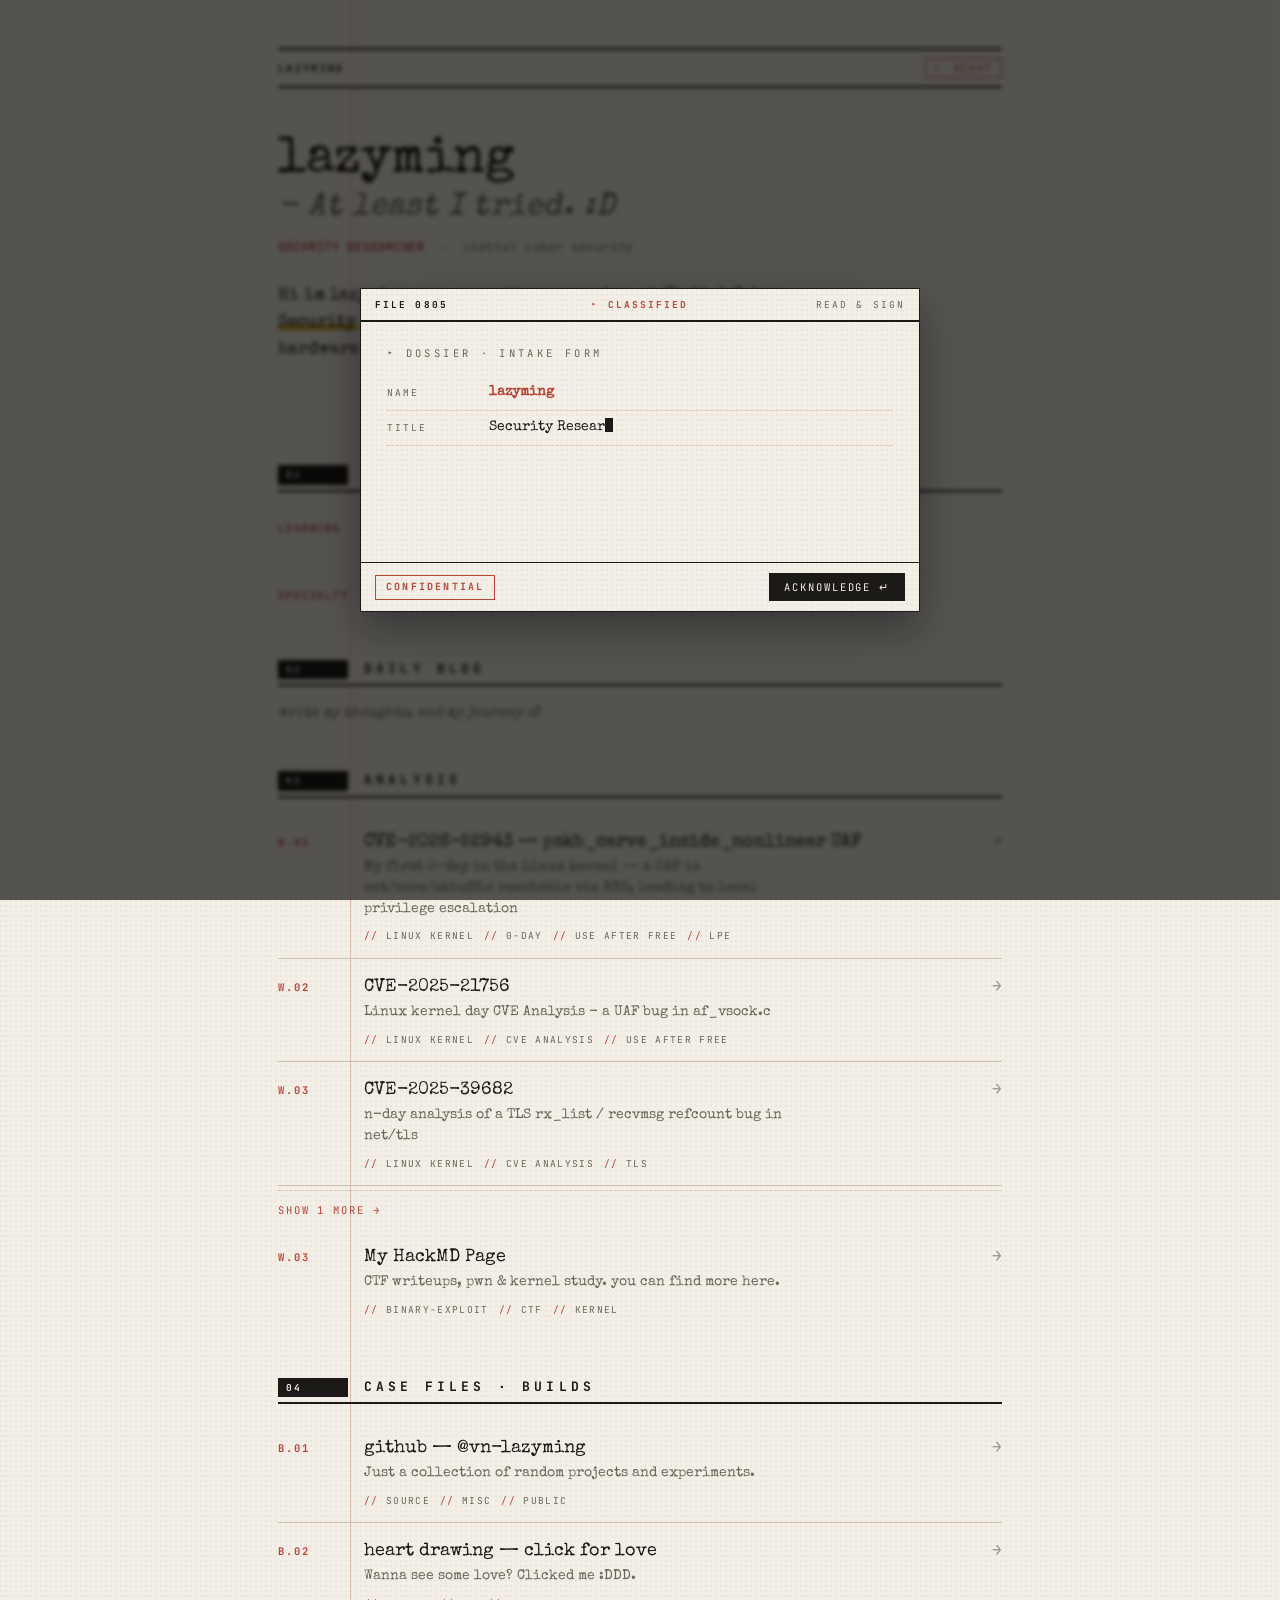
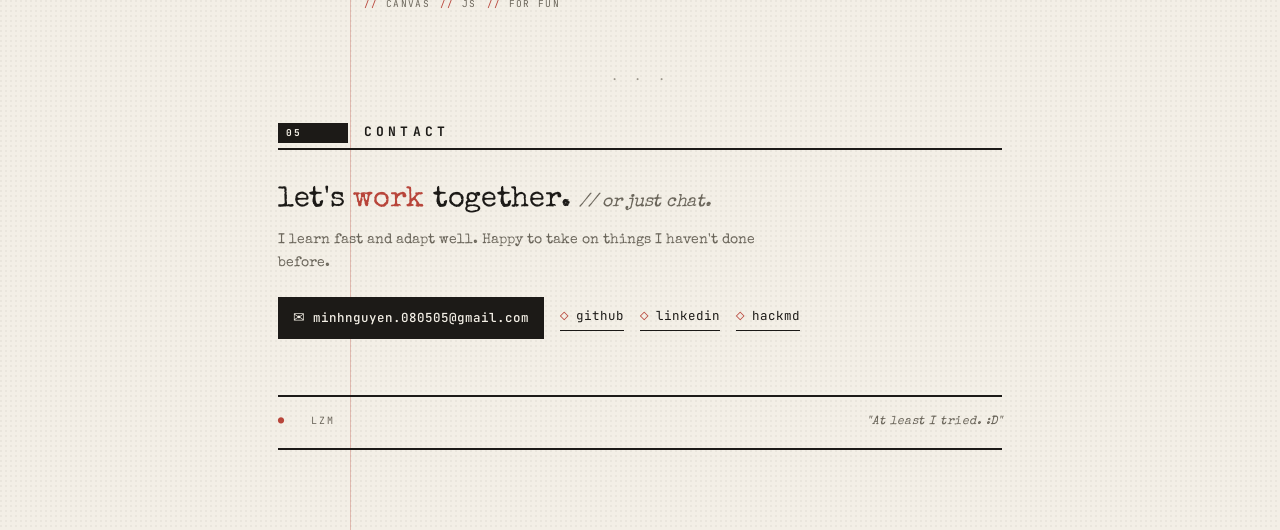
==== index.html @ 851f3ef0 "reduce details update new blog" ====
<!DOCTYPE html>
<html lang="en">
<head>
  <meta charset="UTF-8" />
  <meta name="viewport" content="width=device-width, initial-scale=1.0" />
  <title>lazyming · field dossier</title>
  <link rel="preconnect" href="https://fonts.googleapis.com" />
  <link rel="preconnect" href="https://fonts.gstatic.com" crossorigin />
  <link href="https://fonts.googleapis.com/css2?family=Special+Elite&family=JetBrains+Mono:wght@300;400;500;700&display=swap" rel="stylesheet" />
  <link rel="stylesheet" href="css/base.css" />
  <link rel="stylesheet" href="css/dossier.css" />
  <!-- Set theme before paint to avoid flash of wrong theme -->
  <script>
    try {
      if (sessionStorage.getItem('lm_theme') === 'night') {
        document.documentElement.setAttribute('data-theme', 'night');
      }
    } catch (e) {}
  </script>
</head>
<body>

<!-- ========================= Intro overlay (intake form) ========================= -->
<div id="intro" class="intro hidden" role="dialog" aria-label="dossier intake">
  <div class="intro-card">
    <div class="intro-strip">
      <span class="l">file 0805</span>
      <span class="c">▸ classified</span>
      <span class="r">read &amp; sign</span>
    </div>
    <div class="intro-body" id="introBody"></div>
    <div class="intro-foot">
      <span class="stamp">confidential</span>
      <button type="button" id="introClose">acknowledge ↵</button>
    </div>
  </div>
</div>

<div class="sheet">

  <div class="sheet-bg">
    <div class="wm">CONFIDENTIAL</div>
  </div>

  <!-- ============== Top strip ============== -->
  <div class="strip">
    <span class="l">lazyming</span>
    <span class="r">
      <button type="button" class="theme-toggle attract" data-theme-toggle aria-label="toggle theme"><span data-when-day>☾ night</span><span data-when-night>☀ day</span></button>
    </span>
  </div>

  <!-- ============== Hero ============== -->
  <section class="hero">
    <h1>
      lazyming
      <span class="alias">- At least I tried. :D</span>
    </h1>
    <div class="who">
      <b>SECURITY RESEARCHER</b> &nbsp;·&nbsp; viettel cyber security
    </div>

    <p class="lede">
      Hi im lazyming am a security researcher at  <span class="mark">Viettel Cyber Security</span> now focusing on  <span style="color:var(--ink);">linux kernel exploitation, hardware hacking, binary exploitation</span>
      <!-- <em>Make it exist, then perfect it.</em> -->
    </p>
  </section>

  <div class="orn">· · ·</div>

  <!-- ============== 01 NOW ============== -->
  <section>
    <div class="h-row">
      <span class="num">01</span>
      <h2 class="name">currently</h2>
    </div>

    <div class="log">
      <div class="ent">
        <span class="key">learning</span>
        <span class="val">
          KVM hypervisor
          <small>im just a new researcher in these areas</small>
        </span>
      </div>
      <div class="ent">
        <span class="key">specialty</span>
        <span class="val">
          linux kernel · hardware hacking · binary exploitation
        </span>
      </div>
    </div>
  </section>

  <!-- ============== 02 Daily Blog ============== -->
  <section>
    <div class="h-row">
      <span class="num">02</span>
      <h2 class="name">Daily Blog</h2>
    </div>
    <p style="font-size:14px; color:var(--ink-3); font-style:italic; max-width:54ch;">write my thoughts, and my journey :D</p>

    <!-- <a class="proj sec" href="https://hackmd.io/@mlc0cVjxSwqv0OoxsUYccw" target="_blank" rel="noopener noreferrer">
      <span class="id">R.01</span>
      <div>
        <h3>HackMD — writeups &amp; notes</h3>
        <p>CTF writeups, pwn &amp; kernel study. Currently in Vietnamese; English coming when I get to it.</p>
        <div class="tags"><span>binary-exploit</span><span>ctf</span><span>kernel</span></div>
      </div>
      <span class="arr">→</span>
    </a> -->
  </section>

  <!-- ============== 03 ANALYSIS ============== -->
  <section id="blog">
    <div class="h-row">
      <span class="num">03</span>
      <h2 class="name">Analysis</h2>
    </div>

    <div id="blogList"></div>
    <a class="proj sec" href="https://hackmd.io/@mlc0cVjxSwqv0OoxsUYccw" target="_blank" rel="noopener noreferrer">
      <span class="id">W.03</span>
      <div>
        <h3>My HackMD Page</h3>
        <p>CTF writeups, pwn &amp; kernel study. you can find more here.</p>
        <div class="tags"><span>binary-exploit</span><span>ctf</span><span>kernel</span></div>
      </div>
      <span class="arr">→</span>
    </a>
  </section>

  <!-- ============== 04 BUILDS ============== -->
  <section>
    <div class="h-row">
      <span class="num">04</span>
      <h2 class="name">case files · builds</h2>
    </div>

    <a class="proj" href="https://github.com/vn-lazyming" target="_blank" rel="noopener noreferrer">
      <span class="id">B.01</span>
      <div>
        <h3>github — @vn-lazyming</h3>
        <p>Just a collection of random projects and experiments.</p>
        <div class="tags"><span>source</span><span>misc</span><span>public</span></div>
      </div>
      <span class="arr">→</span>
    </a>

    <a class="proj" href="https://lazymingg.github.io/Beutiful_heart_drawing/" target="_blank" rel="noopener noreferrer">
      <span class="id">B.02</span>
      <div>
        <h3>heart drawing — click for love</h3>
        <p>Wanna see some love? Clicked me :DDD.</p>
        <div class="tags"><span>canvas</span><span>js</span><span>for fun</span></div>
      </div>
      <span class="arr">→</span>
    </a>
  </section>

  <div class="orn">· · ·</div>

  <!-- ============== 05 CONTACT ============== -->
  <section>
    <div class="h-row">
      <span class="num">05</span>
      <h2 class="name">contact</h2>
    </div>

    <div class="contact-wrap">
      <h2>let's <span class="red">work</span> together. <span class="dim">// or just chat.</span></h2>
      <p>I learn fast and adapt well. Happy to take on things I haven't done before.</p>
      <div class="actions">
        <a class="btn primary" href="mailto:minhnguyen.080505@gmail.com">
          <span class="sig">✉</span> minhnguyen.080505@gmail.com
        </a>
        <a class="btn" href="https://github.com/vn-lazyming" target="_blank" rel="noopener noreferrer">
          <span class="sig">◇</span> github
        </a>
        <a class="btn" href="https://www.linkedin.com/in/minh-nguy%E1%BB%85n-v%C4%83n-3a806635b/" target="_blank" rel="noopener noreferrer">
          <span class="sig">◇</span> linkedin
        </a>
        <a class="btn" href="https://hackmd.io/@mlc0cVjxSwqv0OoxsUYccw" target="_blank" rel="noopener noreferrer">
          <span class="sig">◇</span> hackmd
        </a>
      </div>
    </div>
  </section>

  <footer>
    <span><span class="red">●</span> &nbsp; lzm</span>
    <span class="ascii">"At least I tried. :D"</span>
  </footer>

</div>

<script src="js/theme.js"></script>
<script src="js/intro.js"></script>
<script src="js/blog-list.js"></script>
<script>
  Blog.renderPostList({
    manifest:   'blog/posts/manifest.json',
    listEl:     '#blogList',
    linkPrefix: 'blog/post.html?slug=',
    idPrefix:   'W',
    limit:      3
  });
</script>
</body>
</html>
---- css/base.css ----
/* ==========================================================================
   Reset
   ========================================================================== */
* { box-sizing: border-box; margin: 0; padding: 0; }
html { scroll-behavior: smooth; }
a { color: inherit; text-decoration: none; }

/* ==========================================================================
   Variables — Light (Day Dossier, default)
   ========================================================================== */
:root {
  --paper:     #f3efe6;
  --paper-2:   #ebe6d9;
  --ink:       #1c1a17;
  --ink-2:     #3d3a33;
  --ink-3:     #6b665b;
  --ink-4:     #9a958a;
  --rule:      #c9c2b1;
  --stamp:     #b8453a;
  --highlight: #d4a82c;

  /* paper background tint (rgba ingredient for body bg-image) */
  --grain-rgb: 28, 26, 23;
  --grain-opacity: 0.045;
  --rule-rgb: 184, 69, 58;
  --rule-opacity: 0.05;

  --typewriter: 'Special Elite', 'Courier New', monospace;
  --mono:       'JetBrains Mono', ui-monospace, Menlo, monospace;
}

/* ==========================================================================
   Variables — Night (phosphor terminal)
   ========================================================================== */
[data-theme="night"] {
  --paper:     #0a0e0c;
  --paper-2:   #11161a;
  --ink:       #c8e6c4;
  --ink-2:     #9bc59a;
  --ink-3:     #6a8a6f;
  --ink-4:     #455a4c;
  --rule:      #25342b;
  --stamp:     #ff7a52;
  --highlight: #f5c842;

  --grain-rgb: 200, 230, 196;
  --grain-opacity: 0.025;
  --rule-rgb: 255, 122, 82;
  --rule-opacity: 0.04;
}

/* ==========================================================================
   Body / Paper Background
   ========================================================================== */
body {
  background: var(--paper);
  color: var(--ink);
  font-family: var(--typewriter);
  font-size: 15px;
  line-height: 1.65;
  -webkit-font-smoothing: antialiased;
  min-height: 100vh;
  background-image:
    linear-gradient(to bottom, transparent 95%, rgba(var(--rule-rgb), var(--rule-opacity)) 95.5%, transparent 96%),
    radial-gradient(circle at 1px 1px, rgba(var(--grain-rgb), var(--grain-opacity)) 1px, transparent 0);
  background-size: 100% 30px, 5px 5px;
  transition: background-color 0.25s ease, color 0.25s ease;
}

/* CRT scanlines + phosphor glow vignette in night mode */
[data-theme="night"] body {
  background-image:
    repeating-linear-gradient(to bottom,
      transparent 0, transparent 2px,
      rgba(200, 230, 196, 0.025) 2px, rgba(200, 230, 196, 0.025) 3px),
    linear-gradient(to bottom, transparent 95%, rgba(var(--rule-rgb), var(--rule-opacity)) 95.5%, transparent 96%),
    radial-gradient(circle at 1px 1px, rgba(var(--grain-rgb), var(--grain-opacity)) 1px, transparent 0);
  background-size: 100% 3px, 100% 30px, 5px 5px;
}

::selection { background: var(--highlight); color: var(--paper); }

/* Utilities */
.muted { color: var(--ink-3); }
.red   { color: var(--stamp); }

/* Theme-aware text — show one of two spans based on current theme.
   Used by the theme toggle button and the "prefer dark/light?" hint. */
[data-when-night] { display: none; }
[data-theme="night"] [data-when-day]   { display: none; }
[data-theme="night"] [data-when-night] { display: inline; }
---- css/dossier.css ----
/* ==========================================================================
   Sheet (page wrapper) + watermark
   ========================================================================== */
.sheet {
  max-width: 780px;
  margin: 0 auto;
  padding: 48px 28px 80px;
  position: relative;
}

.sheet-bg {
  position: absolute;
  inset: 0;
  overflow: hidden;
  pointer-events: none;
  z-index: 0;
}

.sheet::before {
  content: "";
  position: absolute;
  top: 0; bottom: 0;
  left: 100px;
  width: 1px;
  background: var(--stamp);
  opacity: 0.3;
  z-index: 0;
}

.wm {
  position: absolute;
  left: 50%; top: 50%;
  transform: translate(-50%, -50%) rotate(-22deg);
  font-family: var(--mono);
  font-size: clamp(80px, 16vw, 140px);
  color: var(--stamp);
  opacity: 0.04;
  font-weight: 700;
  letter-spacing: 0.18em;
  pointer-events: none;
  user-select: none;
  z-index: 0;
  white-space: nowrap;
}

.sheet > * { position: relative; z-index: 1; }

@media (max-width: 640px) {
  .sheet { padding: 28px 16px 60px; }
  .sheet::before { display: none; }
}

/* ==========================================================================
   Top Strip
   ========================================================================== */
.strip {
  display: flex;
  justify-content: space-between;
  align-items: baseline;
  gap: 16px;
  font-family: var(--mono);
  font-size: 10.5px;
  letter-spacing: 0.22em;
  text-transform: uppercase;
  color: var(--ink-3);
  border-top: 2px solid var(--ink);
  border-bottom: 2px solid var(--ink);
  padding: 8px 0;
  margin-bottom: 22px;
}

.strip .l { font-weight: 700; color: var(--ink); }
.strip .r { display: flex; justify-content: flex-end; align-items: center; gap: 10px; }

/* Theme toggle button (lives in .strip .r) */
.theme-toggle {
  font-family: var(--mono);
  font-size: 10.5px;
  letter-spacing: 0.18em;
  text-transform: uppercase;
  color: var(--ink-3);
  background: transparent;
  border: 1px solid var(--rule);
  padding: 2px 8px;
  cursor: pointer;
  transition: color 0.15s, border-color 0.15s;
}

.theme-toggle:hover { color: var(--stamp); border-color: var(--stamp); }

/* Attract state — always-on pulse to draw attention to the toggle */
.theme-toggle.attract {
  color: var(--stamp);
  border-color: var(--stamp);
  animation: pulse-stamp 1.6s ease-in-out infinite;
}

@keyframes pulse-stamp {
  0%, 100% { box-shadow: 0 0 0 0 rgba(var(--rule-rgb), 0.55); }
  50%      { box-shadow: 0 0 0 6px rgba(var(--rule-rgb), 0); }
}

@media (max-width: 540px) {
  .strip { letter-spacing: 0.12em; font-size: 9.5px; gap: 8px; }
}

/* ==========================================================================
   Hero
   ========================================================================== */
.hero {
  margin-bottom: 48px;
  position: relative;
  padding-top: 24px;
}

.hero h1 {
  font-family: var(--typewriter);
  font-weight: 400;
  font-size: clamp(2.2rem, 6vw, 3.2rem);
  line-height: 1.05;
  letter-spacing: -0.005em;
  margin-bottom: 14px;
}

.hero h1 .sig {
  color: var(--stamp);
  font-family: var(--mono);
  font-size: 0.5em;
  font-weight: 400;
  letter-spacing: 0.04em;
  vertical-align: 0.45em;
  margin-left: 6px;
  opacity: 0.85;
}

.hero h1 .alias {
  display: block;
  font-size: 0.6em;
  color: var(--ink-3);
  font-style: italic;
  margin-top: 4px;
  letter-spacing: 0.02em;
}

.hero .who {
  font-family: var(--mono);
  font-size: 12px;
  color: var(--ink-3);
  margin-bottom: 24px;
  letter-spacing: 0.06em;
}

.hero .who b { color: var(--stamp); font-weight: 700; }

/* lede */
.lede {
  font-size: 17px;
  line-height: 1.6;
  color: var(--ink);
  max-width: 56ch;
  margin-bottom: 22px;
}

.lede .mark {
  background: linear-gradient(transparent 60%, var(--highlight) 60%, var(--highlight) 92%, transparent 92%);
  padding: 0 2px;
}

.lede em { font-style: italic; color: var(--ink-2); }

/* ==========================================================================
   Sections (h-row)
   ========================================================================== */
section { margin-bottom: 44px; position: relative; }

.h-row {
  display: grid;
  grid-template-columns: 70px 1fr auto;
  gap: 16px;
  align-items: baseline;
  border-bottom: 2px solid var(--ink);
  padding-bottom: 5px;
  margin-bottom: 16px;
}

.h-row .num {
  font-family: var(--mono);
  font-size: 9.5px;
  color: var(--paper);
  background: var(--ink);
  letter-spacing: 0.18em;
  font-weight: 700;
  padding: 2px 8px;
}

.h-row .name {
  font-family: var(--mono);
  font-size: 13px;
  color: var(--ink);
  text-transform: uppercase;
  letter-spacing: 0.32em;
  font-weight: 700;
}

.h-row .meta {
  font-family: var(--mono);
  font-size: 10.5px;
  color: var(--ink-3);
  letter-spacing: 0.16em;
  text-transform: uppercase;
}

/* ==========================================================================
   Now (log entries)
   ========================================================================== */
.log { display: grid; gap: 4px; font-size: 14px; }

.log .ent {
  display: grid;
  grid-template-columns: 100px 1fr;
  gap: 18px;
  padding: 8px 0;
  border-bottom: 1px dotted var(--rule);
}

.log .ent:last-child { border-bottom: none; }

.log .ent .key {
  font-family: var(--mono);
  color: var(--stamp);
  font-size: 10.5px;
  text-transform: uppercase;
  letter-spacing: 0.18em;
  padding-top: 4px;
  font-weight: 700;
}

.log .ent .val { color: var(--ink); }
.log .ent .val b { font-weight: 700; }

.log .ent .val small {
  display: block;
  font-size: 12.5px;
  color: var(--ink-3);
  margin-top: 2px;
  font-style: italic;
}

/* ==========================================================================
   Project Rows (research, builds, blog)
   ========================================================================== */
.proj {
  display: grid;
  grid-template-columns: 70px 1fr auto;
  gap: 16px;
  align-items: baseline;
  padding: 14px 0;
  border-bottom: 1px solid var(--rule);
  color: var(--ink);
  transition: padding-left 0.3s cubic-bezier(.2,.7,.2,1), background 0.2s;
  position: relative;
}

.proj:last-child { border-bottom: none; }

.proj::before {
  content: "";
  position: absolute;
  left: 0; top: 50%;
  width: 0; height: 2px;
  background: var(--stamp);
  transform: translateY(-50%);
  transition: width 0.3s cubic-bezier(.2,.7,.2,1);
}

.proj:hover {
  padding-left: 18px;
  background: linear-gradient(to right, var(--paper-2), transparent 70%);
}

.proj:hover::before { width: 12px; }

.proj .id {
  font-family: var(--mono);
  font-size: 10.5px;
  color: var(--stamp);
  letter-spacing: 0.18em;
  font-weight: 700;
  padding-top: 4px;
}

.proj h3 {
  font-family: var(--typewriter);
  font-size: 18px;
  font-weight: 400;
  line-height: 1.2;
  margin-bottom: 4px;
}

.proj:hover h3 { color: var(--stamp); }

.proj p {
  font-size: 13.5px;
  color: var(--ink-3);
  line-height: 1.55;
  max-width: 50ch;
}

.proj .tags {
  margin-top: 8px;
  display: flex;
  gap: 10px;
  flex-wrap: wrap;
  font-family: var(--mono);
  font-size: 9.5px;
  color: var(--ink-3);
  letter-spacing: 0.14em;
  text-transform: uppercase;
}

.proj .tags span::before { content: "// "; color: var(--stamp); }

.proj .arr {
  font-family: var(--mono);
  font-size: 16px;
  color: var(--ink-4);
  transition: transform 0.25s, color 0.2s;
}

.proj:hover .arr { color: var(--stamp); transform: translateX(6px); }

.proj .kind {
  position: absolute;
  top: 14px;
  right: 36px;
  font-family: var(--mono);
  font-size: 9px;
  letter-spacing: 0.22em;
  text-transform: uppercase;
  color: var(--ink-4);
  border: 1px solid var(--rule);
  padding: 2px 6px;
}

.proj.sec .kind { color: var(--stamp); border-color: var(--stamp); }

@media (max-width: 540px) {
  .proj .kind { display: none; }
}

/* ==========================================================================
   "Show more" toggle (expands remaining entries in place)
   ========================================================================== */
.show-more {
  display: block;
  width: 100%;
  margin-top: 4px;
  padding: 12px 0;
  font-family: var(--mono);
  font-size: 10.5px;
  letter-spacing: 0.18em;
  text-transform: uppercase;
  color: var(--stamp);
  background: transparent;
  border: none;
  border-top: 1px dotted var(--rule);
  text-align: left;
  cursor: pointer;
}

.show-more:hover { color: var(--ink); }

/* ==========================================================================
   Contact
   ========================================================================== */
.contact-wrap { padding: 18px 0 8px; }

.contact-wrap h2 {
  font-family: var(--typewriter);
  font-size: 1.8rem;
  font-weight: 400;
  letter-spacing: -0.01em;
  margin-bottom: 12px;
  line-height: 1.15;
}

.contact-wrap h2 .dim {
  color: var(--ink-3);
  font-style: italic;
  font-size: 1.1rem;
}

.contact-wrap p {
  color: var(--ink-3);
  font-size: 14px;
  max-width: 54ch;
  margin-bottom: 22px;
}

.actions { display: flex; gap: 16px; flex-wrap: wrap; align-items: center; }

.btn {
  display: inline-flex;
  align-items: center;
  gap: 8px;
  font-family: var(--mono);
  font-size: 12.5px;
  color: var(--ink);
  border-bottom: 1.5px solid var(--ink);
  padding-bottom: 2px;
  transition: color 0.15s, border-color 0.2s, transform 0.2s;
}

.btn .sig { color: var(--stamp); font-size: 14px; }
.btn:hover { color: var(--stamp); border-color: var(--stamp); transform: translateY(-1px); }

.btn.primary {
  background: var(--ink);
  color: var(--paper);
  border: 1.5px solid var(--ink);
  padding: 8px 14px;
  font-weight: 500;
}

.btn.primary:hover {
  background: var(--stamp);
  border-color: var(--stamp);
  color: var(--paper);
}

.btn.primary .sig { color: var(--paper); }

/* ==========================================================================
   Footer
   ========================================================================== */
footer {
  margin-top: 48px;
  padding: 16px 0;
  border-top: 2px solid var(--ink);
  border-bottom: 2px solid var(--ink);
  display: flex;
  justify-content: space-between;
  font-family: var(--mono);
  font-size: 10px;
  color: var(--ink-3);
  letter-spacing: 0.22em;
  text-transform: uppercase;
}

footer .ascii {
  color: var(--ink-3);
  letter-spacing: 0.04em;
  text-transform: none;
  font-family: var(--typewriter);
  font-size: 12px;
  font-style: italic;
}

@media (max-width: 540px) {
  footer { flex-direction: column; gap: 6px; letter-spacing: 0.14em; }
}

/* ==========================================================================
   Intro Overlay (typewriter intake form)
   ========================================================================== */
.intro {
  position: fixed;
  inset: 0;
  /* Universally dark backdrop — works on both paper and phosphor backgrounds */
  background: rgba(0, 0, 0, 0.65);
  backdrop-filter: blur(2px);
  z-index: 200;
  display: flex;
  align-items: center;
  justify-content: center;
  padding: 24px;
}

.intro.hidden { display: none; }

.intro-card {
  background: var(--paper);
  border: 1.5px solid var(--ink);
  max-width: 560px;
  width: 100%;
  box-shadow: 0 18px 40px rgba(0, 0, 0, 0.35);
  background-image:
    linear-gradient(to bottom, transparent 95%, rgba(var(--rule-rgb), var(--rule-opacity)) 95.5%, transparent 96%),
    radial-gradient(circle at 1px 1px, rgba(var(--grain-rgb), var(--grain-opacity)) 1px, transparent 0);
  background-size: 100% 30px, 5px 5px;
}

.intro-strip {
  display: grid;
  grid-template-columns: 1fr auto 1fr;
  gap: 12px;
  align-items: baseline;
  font-family: var(--mono);
  font-size: 9.5px;
  letter-spacing: 0.22em;
  text-transform: uppercase;
  color: var(--ink-3);
  border-bottom: 2px solid var(--ink);
  padding: 8px 14px;
}

.intro-strip .l { font-weight: 700; color: var(--ink); }
.intro-strip .c { color: var(--stamp); font-weight: 700; text-align: center; }
.intro-strip .r { text-align: right; }

.intro-body {
  padding: 22px 26px 18px;
  font-family: var(--typewriter);
  font-size: 14px;
  line-height: 1.85;
  color: var(--ink);
  min-height: 240px;
}

.intro-body .field {
  display: grid;
  grid-template-columns: 90px 1fr;
  gap: 12px;
  padding: 4px 0;
  border-bottom: 1px dotted var(--rule);
}

.intro-body .field .k {
  font-family: var(--mono);
  font-size: 9.5px;
  letter-spacing: 0.2em;
  text-transform: uppercase;
  color: var(--ink-3);
  padding-top: 4px;
}

.intro-body .field .v { color: var(--ink); }
.intro-body .field .v b { color: var(--stamp); font-weight: 700; }

.intro-body .head {
  font-family: var(--mono);
  font-size: 10.5px;
  letter-spacing: 0.32em;
  text-transform: uppercase;
  color: var(--ink-3);
  margin-bottom: 12px;
}

.intro-body .cur {
  display: inline-block;
  width: 0.55em;
  height: 1em;
  background: var(--ink);
  vertical-align: -0.15em;
  animation: cursor-blink 1.05s steps(1) infinite;
}

@keyframes cursor-blink { 50% { opacity: 0; } }

.intro-foot {
  border-top: 1.5px solid var(--ink);
  padding: 10px 14px;
  display: flex;
  justify-content: space-between;
  align-items: center;
  font-family: var(--mono);
  font-size: 10px;
  letter-spacing: 0.18em;
  text-transform: uppercase;
  color: var(--ink-3);
}

.intro-foot .stamp {
  color: var(--stamp);
  border: 1.5px double var(--stamp);
  padding: 3px 10px;
  font-weight: 700;
  letter-spacing: 0.22em;
}

.intro-foot button {
  font-family: var(--mono);
  font-size: 10.5px;
  letter-spacing: 0.18em;
  text-transform: uppercase;
  background: var(--ink);
  color: var(--paper);
  border: 1.5px solid var(--ink);
  padding: 6px 14px;
  cursor: pointer;
  transition: background 0.15s, color 0.15s;
}

.intro-foot button:hover {
  background: var(--stamp);
  border-color: var(--stamp);
}

/* ==========================================================================
   Ornament
   ========================================================================== */
.orn {
  text-align: center;
  color: var(--ink-4);
  font-family: var(--mono);
  font-size: 12px;
  letter-spacing: 0.4em;
  margin: 32px 0;
  user-select: none;
}
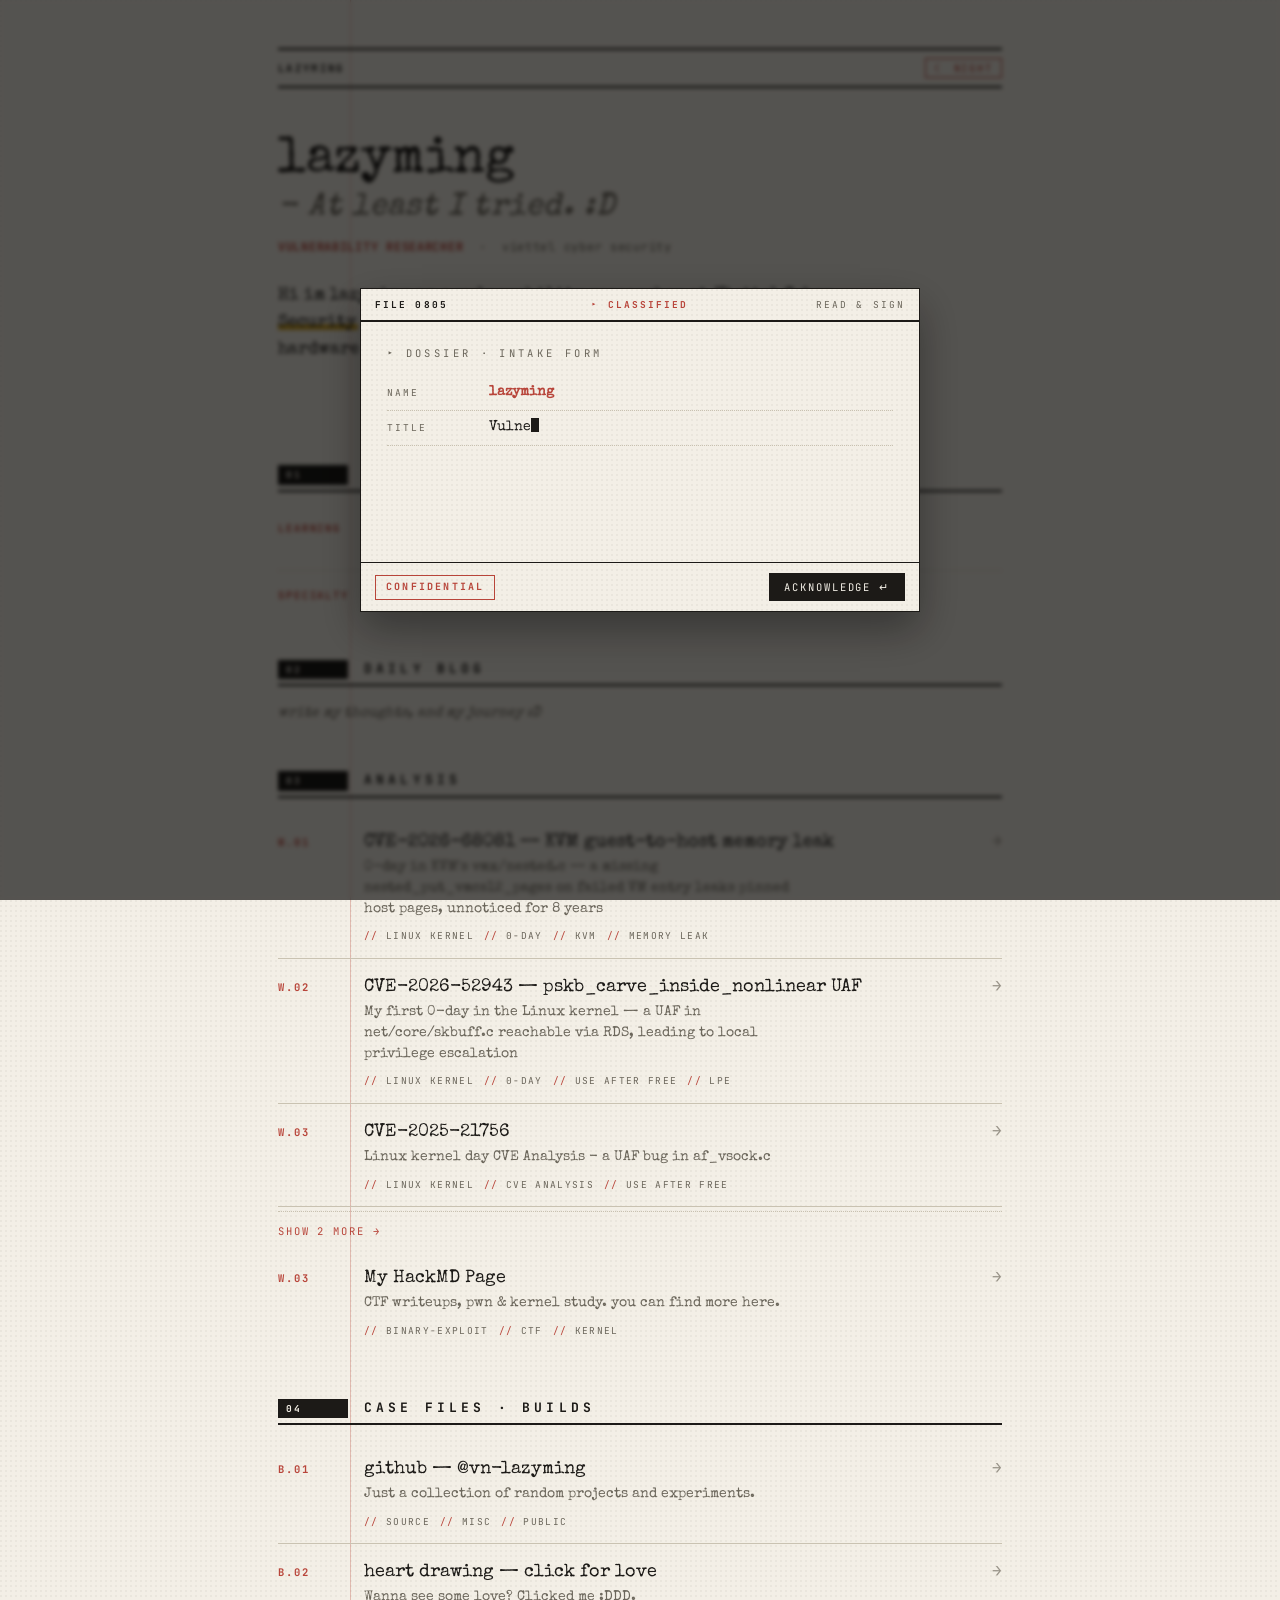
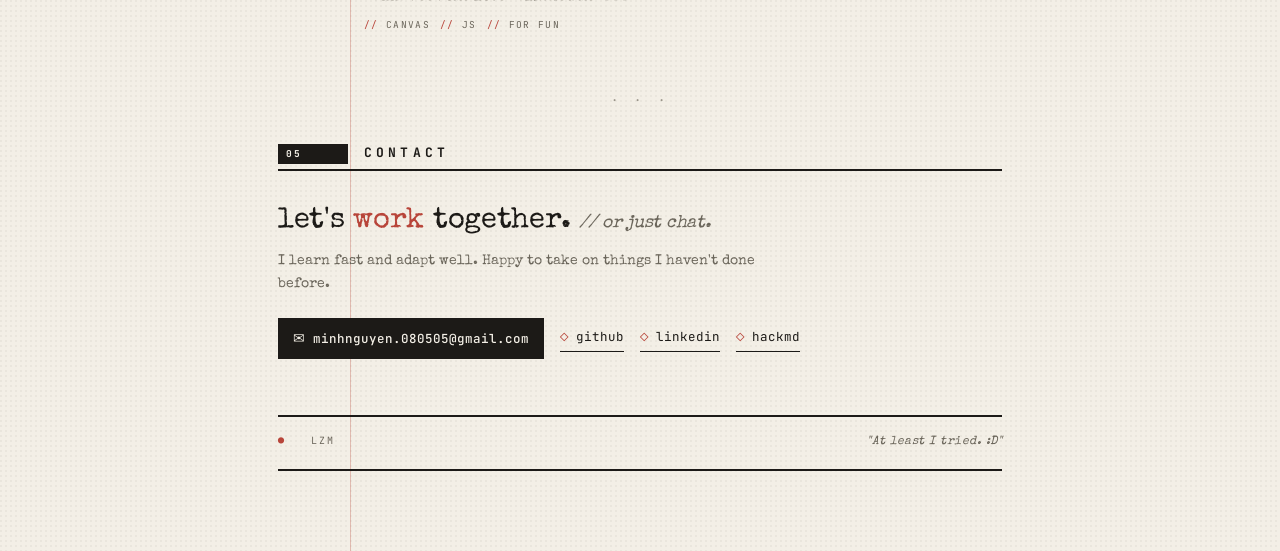
==== commit 25ff5ac6: "add CVE-2026-68081 KVM post, localize hackmd images, retitle to vulnerability researcher Co-Authored" ====
--- a/index.html
+++ b/index.html
@@ -57,11 +57,11 @@
       <span class="alias">- At least I tried. :D</span>
     </h1>
     <div class="who">
-      <b>SECURITY RESEARCHER</b> &nbsp;·&nbsp; viettel cyber security
+      <b>VULNERABILITY RESEARCHER</b> &nbsp;·&nbsp; viettel cyber security
     </div>
 
     <p class="lede">
-      Hi im lazyming am a security researcher at  <span class="mark">Viettel Cyber Security</span> now focusing on  <span style="color:var(--ink);">linux kernel exploitation, hardware hacking, binary exploitation</span>
+      Hi im lazyming am a vulnerability researcher at  <span class="mark">Viettel Cyber Security</span> now focusing on  <span style="color:var(--ink);">linux kernel exploitation, hardware hacking, binary exploitation</span>
       <!-- <em>Make it exist, then perfect it.</em> -->
     </p>
   </section>
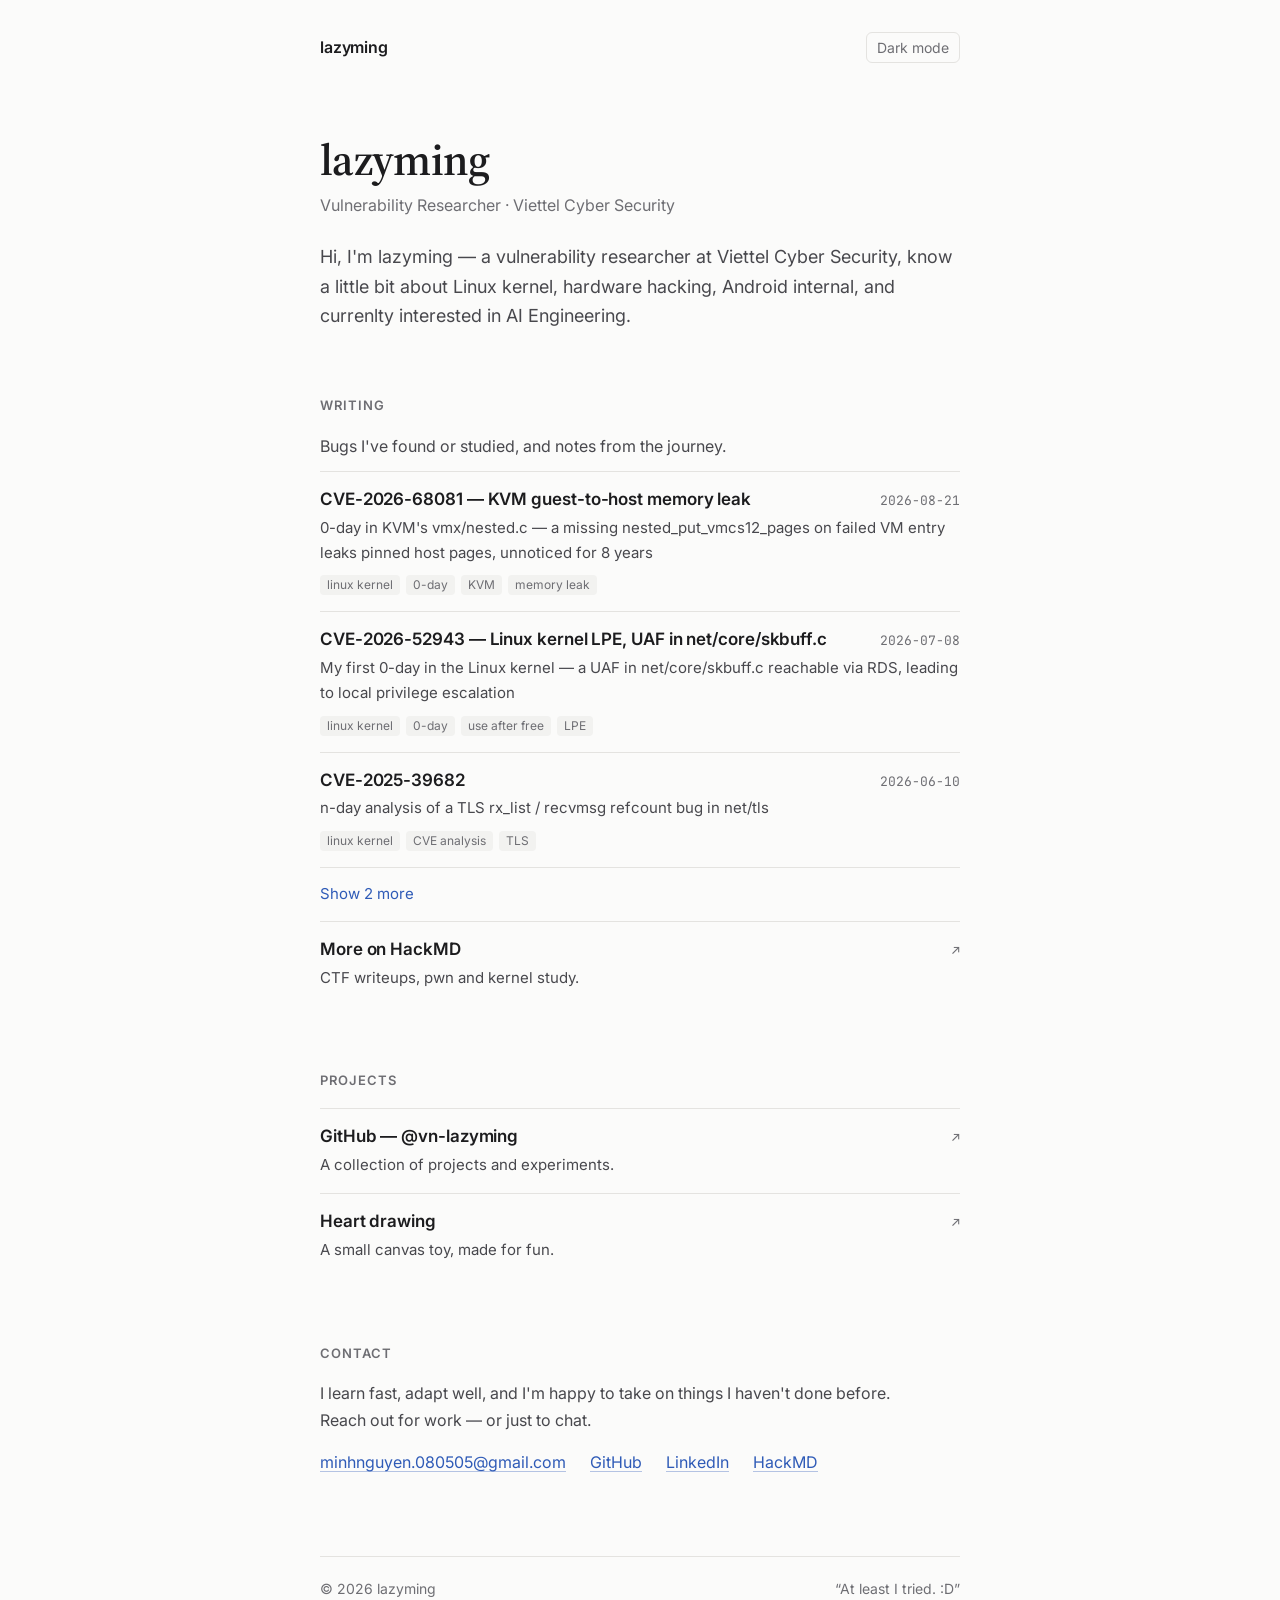
==== commit bbcd0e6b: "redesign: simple editorial layout, readable type Replace the dossier/typewriter theme with Inter + S" ====
--- a/index.html
+++ b/index.html
@@ -3,12 +3,13 @@
 <head>
   <meta charset="UTF-8" />
   <meta name="viewport" content="width=device-width, initial-scale=1.0" />
-  <title>lazyming · field dossier</title>
+  <title>lazyming · vulnerability researcher</title>
+  <meta name="description" content="lazyming — vulnerability researcher at Viettel Cyber Security. Linux kernel, hardware hacking, binary exploitation." />
+  <link rel="icon" href="data:," />
   <link rel="preconnect" href="https://fonts.googleapis.com" />
   <link rel="preconnect" href="https://fonts.gstatic.com" crossorigin />
-  <link href="https://fonts.googleapis.com/css2?family=Special+Elite&family=JetBrains+Mono:wght@300;400;500;700&display=swap" rel="stylesheet" />
+  <link href="https://fonts.googleapis.com/css2?family=Inter:ital,wght@0,400;0,600;1,400;1,600&family=Source+Serif+4:opsz,wght@8..60,600&family=JetBrains+Mono:wght@400&display=swap" rel="stylesheet" />
   <link rel="stylesheet" href="css/base.css" />
-  <link rel="stylesheet" href="css/dossier.css" />
   <!-- Set theme before paint to avoid flash of wrong theme -->
   <script>
     try {
@@ -20,189 +21,71 @@
 </head>
 <body>
 
-<!-- ========================= Intro overlay (intake form) ========================= -->
-<div id="intro" class="intro hidden" role="dialog" aria-label="dossier intake">
-  <div class="intro-card">
-    <div class="intro-strip">
-      <span class="l">file 0805</span>
-      <span class="c">▸ classified</span>
-      <span class="r">read &amp; sign</span>
-    </div>
-    <div class="intro-body" id="introBody"></div>
-    <div class="intro-foot">
-      <span class="stamp">confidential</span>
-      <button type="button" id="introClose">acknowledge ↵</button>
-    </div>
-  </div>
-</div>
+<div class="page">
 
-<div class="sheet">
+  <header class="top">
+    <a class="brand" href="./">lazyming</a>
+    <button type="button" class="theme-toggle" data-theme-toggle><span data-when-day>Dark mode</span><span data-when-night>Light mode</span></button>
+  </header>
 
-  <div class="sheet-bg">
-    <div class="wm">CONFIDENTIAL</div>
-  </div>
+  <main>
+    <section class="hero">
+      <h1>lazyming</h1>
+      <p class="role">Vulnerability Researcher · Viettel Cyber Security</p>
+      <p class="lede">
+        Hi, I'm lazyming — a vulnerability researcher at Viettel Cyber Security,
+        know a little bit about Linux kernel, hardware hacking, Android internal, and currenlty interested in AI Engineering.
+      </p>
+    </section>
 
-  <!-- ============== Top strip ============== -->
-  <div class="strip">
-    <span class="l">lazyming</span>
-    <span class="r">
-      <button type="button" class="theme-toggle attract" data-theme-toggle aria-label="toggle theme"><span data-when-day>☾ night</span><span data-when-night>☀ day</span></button>
-    </span>
-  </div>
+    <section id="writing">
+      <h2>Writing</h2>
+      <p class="section-note">Bugs I've found or studied, and notes from the journey.</p>
+      <div id="blogList"></div>
+      <a class="item" href="https://hackmd.io/@mlc0cVjxSwqv0OoxsUYccw" target="_blank" rel="noopener noreferrer">
+        <div class="item-head"><h3>More on HackMD</h3><span class="ext" aria-hidden="true">↗</span></div>
+        <p>CTF writeups, pwn and kernel study.</p>
+      </a>
+    </section>
 
-  <!-- ============== Hero ============== -->
-  <section class="hero">
-    <h1>
-      lazyming
-      <span class="alias">- At least I tried. :D</span>
-    </h1>
-    <div class="who">
-      <b>VULNERABILITY RESEARCHER</b> &nbsp;·&nbsp; viettel cyber security
-    </div>
+    <section id="projects">
+      <h2>Projects</h2>
+      <a class="item" href="https://github.com/vn-lazyming" target="_blank" rel="noopener noreferrer">
+        <div class="item-head"><h3>GitHub — @vn-lazyming</h3><span class="ext" aria-hidden="true">↗</span></div>
+        <p>A collection of projects and experiments.</p>
+      </a>
+      <a class="item" href="https://lazymingg.github.io/Beutiful_heart_drawing/" target="_blank" rel="noopener noreferrer">
+        <div class="item-head"><h3>Heart drawing</h3><span class="ext" aria-hidden="true">↗</span></div>
+        <p>A small canvas toy, made for fun.</p>
+      </a>
+    </section>
 
-    <p class="lede">
-      Hi im lazyming am a vulnerability researcher at  <span class="mark">Viettel Cyber Security</span> now focusing on  <span style="color:var(--ink);">linux kernel exploitation, hardware hacking, binary exploitation</span>
-      <!-- <em>Make it exist, then perfect it.</em> -->
-    </p>
-  </section>
-
-  <div class="orn">· · ·</div>
-
-  <!-- ============== 01 NOW ============== -->
-  <section>
-    <div class="h-row">
-      <span class="num">01</span>
-      <h2 class="name">currently</h2>
-    </div>
-
-    <div class="log">
-      <div class="ent">
-        <span class="key">learning</span>
-        <span class="val">
-          KVM hypervisor
-          <small>im just a new researcher in these areas</small>
-        </span>
-      </div>
-      <div class="ent">
-        <span class="key">specialty</span>
-        <span class="val">
-          linux kernel · hardware hacking · binary exploitation
-        </span>
-      </div>
-    </div>
-  </section>
-
-  <!-- ============== 02 Daily Blog ============== -->
-  <section>
-    <div class="h-row">
-      <span class="num">02</span>
-      <h2 class="name">Daily Blog</h2>
-    </div>
-    <p style="font-size:14px; color:var(--ink-3); font-style:italic; max-width:54ch;">write my thoughts, and my journey :D</p>
-
-    <!-- <a class="proj sec" href="https://hackmd.io/@mlc0cVjxSwqv0OoxsUYccw" target="_blank" rel="noopener noreferrer">
-      <span class="id">R.01</span>
-      <div>
-        <h3>HackMD — writeups &amp; notes</h3>
-        <p>CTF writeups, pwn &amp; kernel study. Currently in Vietnamese; English coming when I get to it.</p>
-        <div class="tags"><span>binary-exploit</span><span>ctf</span><span>kernel</span></div>
-      </div>
-      <span class="arr">→</span>
-    </a> -->
-  </section>
-
-  <!-- ============== 03 ANALYSIS ============== -->
-  <section id="blog">
-    <div class="h-row">
-      <span class="num">03</span>
-      <h2 class="name">Analysis</h2>
-    </div>
-
-    <div id="blogList"></div>
-    <a class="proj sec" href="https://hackmd.io/@mlc0cVjxSwqv0OoxsUYccw" target="_blank" rel="noopener noreferrer">
-      <span class="id">W.03</span>
-      <div>
-        <h3>My HackMD Page</h3>
-        <p>CTF writeups, pwn &amp; kernel study. you can find more here.</p>
-        <div class="tags"><span>binary-exploit</span><span>ctf</span><span>kernel</span></div>
-      </div>
-      <span class="arr">→</span>
-    </a>
-  </section>
-
-  <!-- ============== 04 BUILDS ============== -->
-  <section>
-    <div class="h-row">
-      <span class="num">04</span>
-      <h2 class="name">case files · builds</h2>
-    </div>
-
-    <a class="proj" href="https://github.com/vn-lazyming" target="_blank" rel="noopener noreferrer">
-      <span class="id">B.01</span>
-      <div>
-        <h3>github — @vn-lazyming</h3>
-        <p>Just a collection of random projects and experiments.</p>
-        <div class="tags"><span>source</span><span>misc</span><span>public</span></div>
-      </div>
-      <span class="arr">→</span>
-    </a>
-
-    <a class="proj" href="https://lazymingg.github.io/Beutiful_heart_drawing/" target="_blank" rel="noopener noreferrer">
-      <span class="id">B.02</span>
-      <div>
-        <h3>heart drawing — click for love</h3>
-        <p>Wanna see some love? Clicked me :DDD.</p>
-        <div class="tags"><span>canvas</span><span>js</span><span>for fun</span></div>
-      </div>
-      <span class="arr">→</span>
-    </a>
-  </section>
-
-  <div class="orn">· · ·</div>
-
-  <!-- ============== 05 CONTACT ============== -->
-  <section>
-    <div class="h-row">
-      <span class="num">05</span>
-      <h2 class="name">contact</h2>
-    </div>
-
-    <div class="contact-wrap">
-      <h2>let's <span class="red">work</span> together. <span class="dim">// or just chat.</span></h2>
-      <p>I learn fast and adapt well. Happy to take on things I haven't done before.</p>
-      <div class="actions">
-        <a class="btn primary" href="mailto:minhnguyen.080505@gmail.com">
-          <span class="sig">✉</span> minhnguyen.080505@gmail.com
-        </a>
-        <a class="btn" href="https://github.com/vn-lazyming" target="_blank" rel="noopener noreferrer">
-          <span class="sig">◇</span> github
-        </a>
-        <a class="btn" href="https://www.linkedin.com/in/minh-nguy%E1%BB%85n-v%C4%83n-3a806635b/" target="_blank" rel="noopener noreferrer">
-          <span class="sig">◇</span> linkedin
-        </a>
-        <a class="btn" href="https://hackmd.io/@mlc0cVjxSwqv0OoxsUYccw" target="_blank" rel="noopener noreferrer">
-          <span class="sig">◇</span> hackmd
-        </a>
-      </div>
-    </div>
-  </section>
+    <section id="contact">
+      <h2>Contact</h2>
+      <p>I learn fast, adapt well, and I'm happy to take on things I haven't done before. Reach out for work — or just to chat.</p>
+      <ul class="links">
+        <li><a href="mailto:minhnguyen.080505@gmail.com">minhnguyen.080505@gmail.com</a></li>
+        <li><a href="https://github.com/vn-lazyming" target="_blank" rel="noopener noreferrer">GitHub</a></li>
+        <li><a href="https://www.linkedin.com/in/minh-nguy%E1%BB%85n-v%C4%83n-3a806635b/" target="_blank" rel="noopener noreferrer">LinkedIn</a></li>
+        <li><a href="https://hackmd.io/@mlc0cVjxSwqv0OoxsUYccw" target="_blank" rel="noopener noreferrer">HackMD</a></li>
+      </ul>
+    </section>
+  </main>
 
   <footer>
-    <span><span class="red">●</span> &nbsp; lzm</span>
-    <span class="ascii">"At least I tried. :D"</span>
+    <span>© 2026 lazyming</span>
+    <span>“At least I tried. :D”</span>
   </footer>
 
 </div>
 
 <script src="js/theme.js"></script>
-<script src="js/intro.js"></script>
 <script src="js/blog-list.js"></script>
 <script>
   Blog.renderPostList({
     manifest:   'blog/posts/manifest.json',
     listEl:     '#blogList',
     linkPrefix: 'blog/post.html?slug=',
-    idPrefix:   'W',
     limit:      3
   });
 </script>
--- a/css/base.css
+++ b/css/base.css
@@ -1,91 +1,266 @@
 /* ==========================================================================
    Reset
    ========================================================================== */
-* { box-sizing: border-box; margin: 0; padding: 0; }
-html { scroll-behavior: smooth; }
+*, *::before, *::after { box-sizing: border-box; }
+* { margin: 0; padding: 0; }
+html { scroll-behavior: smooth; -webkit-text-size-adjust: 100%; }
 a { color: inherit; text-decoration: none; }
-
-/* ==========================================================================
-   Variables — Light (Day Dossier, default)
+h1, h2, h3 { overflow-wrap: anywhere; }
+
+/* ==========================================================================
+   Variables — Light (default) / Dark
    ========================================================================== */
 :root {
-  --paper:     #f3efe6;
-  --paper-2:   #ebe6d9;
-  --ink:       #1c1a17;
-  --ink-2:     #3d3a33;
-  --ink-3:     #6b665b;
-  --ink-4:     #9a958a;
-  --rule:      #c9c2b1;
-  --stamp:     #b8453a;
-  --highlight: #d4a82c;
-
-  /* paper background tint (rgba ingredient for body bg-image) */
-  --grain-rgb: 28, 26, 23;
-  --grain-opacity: 0.045;
-  --rule-rgb: 184, 69, 58;
-  --rule-opacity: 0.05;
-
-  --typewriter: 'Special Elite', 'Courier New', monospace;
-  --mono:       'JetBrains Mono', ui-monospace, Menlo, monospace;
-}
-
-/* ==========================================================================
-   Variables — Night (phosphor terminal)
-   ========================================================================== */
+  --bg:      #fbfbfa;
+  --surface: #f2f2f0;
+  --text:    #1c1c1e;
+  --text-2:  #48484d;
+  --muted:   #6e6e73;
+  --line:    #e4e3e0;
+  --accent:  #2f5bb7;
+
+  --sans:  'Inter', system-ui, -apple-system, 'Segoe UI', Roboto, sans-serif;
+  --serif: 'Source Serif 4', Georgia, 'Times New Roman', serif;
+  --mono:  'JetBrains Mono', ui-monospace, SFMono-Regular, Menlo, monospace;
+
+  color-scheme: light;
+}
+
 [data-theme="night"] {
-  --paper:     #0a0e0c;
-  --paper-2:   #11161a;
-  --ink:       #c8e6c4;
-  --ink-2:     #9bc59a;
-  --ink-3:     #6a8a6f;
-  --ink-4:     #455a4c;
-  --rule:      #25342b;
-  --stamp:     #ff7a52;
-  --highlight: #f5c842;
-
-  --grain-rgb: 200, 230, 196;
-  --grain-opacity: 0.025;
-  --rule-rgb: 255, 122, 82;
-  --rule-opacity: 0.04;
-}
-
-/* ==========================================================================
-   Body / Paper Background
+  --bg:      #121214;
+  --surface: #1c1c1f;
+  --text:    #e8e8ea;
+  --text-2:  #b8b8be;
+  --muted:   #8c8c93;
+  --line:    #2b2b30;
+  --accent:  #8fb0ff;
+
+  color-scheme: dark;
+}
+
+/* ==========================================================================
+   Body
    ========================================================================== */
 body {
-  background: var(--paper);
-  color: var(--ink);
-  font-family: var(--typewriter);
-  font-size: 15px;
+  background: var(--bg);
+  color: var(--text);
+  font-family: var(--sans);
+  font-size: 16px;
   line-height: 1.65;
   -webkit-font-smoothing: antialiased;
-  min-height: 100vh;
-  background-image:
-    linear-gradient(to bottom, transparent 95%, rgba(var(--rule-rgb), var(--rule-opacity)) 95.5%, transparent 96%),
-    radial-gradient(circle at 1px 1px, rgba(var(--grain-rgb), var(--grain-opacity)) 1px, transparent 0);
-  background-size: 100% 30px, 5px 5px;
-  transition: background-color 0.25s ease, color 0.25s ease;
-}
-
-/* CRT scanlines + phosphor glow vignette in night mode */
-[data-theme="night"] body {
-  background-image:
-    repeating-linear-gradient(to bottom,
-      transparent 0, transparent 2px,
-      rgba(200, 230, 196, 0.025) 2px, rgba(200, 230, 196, 0.025) 3px),
-    linear-gradient(to bottom, transparent 95%, rgba(var(--rule-rgb), var(--rule-opacity)) 95.5%, transparent 96%),
-    radial-gradient(circle at 1px 1px, rgba(var(--grain-rgb), var(--grain-opacity)) 1px, transparent 0);
-  background-size: 100% 3px, 100% 30px, 5px 5px;
-}
-
-::selection { background: var(--highlight); color: var(--paper); }
-
-/* Utilities */
-.muted { color: var(--ink-3); }
-.red   { color: var(--stamp); }
-
-/* Theme-aware text — show one of two spans based on current theme.
-   Used by the theme toggle button and the "prefer dark/light?" hint. */
+  text-rendering: optimizeLegibility;
+  transition: background-color 0.2s ease, color 0.2s ease;
+}
+
+::selection { background: var(--accent); color: var(--bg); }
+
+:focus-visible { outline: 2px solid var(--accent); outline-offset: 3px; border-radius: 2px; }
+
+.muted { color: var(--muted); }
+
+/* Theme-aware text — show one of two spans based on current theme. */
 [data-when-night] { display: none; }
 [data-theme="night"] [data-when-day]   { display: none; }
 [data-theme="night"] [data-when-night] { display: inline; }
+
+/* ==========================================================================
+   Page + header
+   ========================================================================== */
+.page {
+  max-width: 680px;
+  margin: 0 auto;
+  padding: 32px 20px 56px;
+}
+
+.top {
+  display: flex;
+  justify-content: space-between;
+  align-items: center;
+  gap: 16px;
+  margin-bottom: clamp(40px, 9vw, 72px);
+}
+
+.brand { font-weight: 600; letter-spacing: -0.01em; }
+
+.theme-toggle {
+  font: inherit;
+  font-size: 0.875rem;
+  color: var(--muted);
+  background: none;
+  border: 1px solid var(--line);
+  border-radius: 6px;
+  padding: 3px 10px;
+  cursor: pointer;
+  transition: color 0.15s, border-color 0.15s;
+}
+
+.theme-toggle:hover { color: var(--text); border-color: var(--muted); }
+
+/* ==========================================================================
+   Hero
+   ========================================================================== */
+.hero h1 {
+  font-family: var(--serif);
+  font-weight: 600;
+  font-size: clamp(2.25rem, 6vw, 2.75rem);
+  line-height: 1.15;
+  letter-spacing: -0.015em;
+}
+
+.hero .role {
+  color: var(--muted);
+  margin-top: 6px;
+}
+
+.hero .lede {
+  font-size: 1.125rem;
+  color: var(--text-2);
+  max-width: 58ch;
+  margin-top: 24px;
+}
+
+/* ==========================================================================
+   Sections
+   ========================================================================== */
+section { margin-top: 64px; }
+.hero { margin-top: 0; }
+
+section > h2 {
+  font-size: 0.8125rem;
+  font-weight: 600;
+  text-transform: uppercase;
+  letter-spacing: 0.08em;
+  color: var(--muted);
+  margin-bottom: 16px;
+}
+
+.section-note { color: var(--text-2); margin-bottom: 12px; }
+
+/* Inline prose links */
+.links a {
+  color: var(--accent);
+  text-decoration: underline;
+  text-decoration-color: color-mix(in srgb, var(--accent) 35%, transparent);
+  text-underline-offset: 3px;
+  transition: text-decoration-color 0.15s;
+}
+
+.links a:hover { text-decoration-color: var(--accent); }
+
+/* ==========================================================================
+   Facts (key / value)
+   ========================================================================== */
+.facts {
+  display: grid;
+  grid-template-columns: 120px 1fr;
+  gap: 10px 16px;
+}
+
+.facts dt { color: var(--muted); }
+
+@media (max-width: 480px) {
+  .facts { grid-template-columns: 1fr; gap: 0; }
+  .facts dd + dt { margin-top: 10px; }
+}
+
+/* ==========================================================================
+   List items (posts, projects)
+   ========================================================================== */
+.item {
+  display: block;
+  padding: 16px 0;
+  border-top: 1px solid var(--line);
+}
+
+.item-head {
+  display: flex;
+  flex-wrap: wrap;
+  justify-content: space-between;
+  align-items: baseline;
+  gap: 2px 16px;
+}
+
+.item h3 {
+  font-size: 1.0625rem;
+  font-weight: 600;
+  line-height: 1.4;
+  letter-spacing: -0.005em;
+  transition: color 0.15s;
+}
+
+.item:hover h3 { color: var(--accent); }
+
+.item time,
+.item .ext {
+  font-family: var(--mono);
+  font-size: 0.8125rem;
+  color: var(--muted);
+  white-space: nowrap;
+  font-variant-numeric: tabular-nums;
+}
+
+.item p {
+  color: var(--text-2);
+  font-size: 0.9375rem;
+  margin-top: 4px;
+}
+
+.tags {
+  display: flex;
+  flex-wrap: wrap;
+  gap: 6px;
+  margin-top: 10px;
+}
+
+.tags span {
+  font-size: 0.75rem;
+  line-height: 1.5;
+  color: var(--muted);
+  background: var(--surface);
+  border-radius: 4px;
+  padding: 1px 7px;
+}
+
+.show-more {
+  display: block;
+  width: 100%;
+  text-align: left;
+  font: inherit;
+  font-size: 0.9375rem;
+  color: var(--accent);
+  background: none;
+  border: none;
+  border-top: 1px solid var(--line);
+  padding: 14px 0;
+  cursor: pointer;
+}
+
+.show-more:hover { text-decoration: underline; text-underline-offset: 3px; }
+
+/* ==========================================================================
+   Contact
+   ========================================================================== */
+#contact p { color: var(--text-2); max-width: 58ch; }
+
+.links {
+  list-style: none;
+  display: flex;
+  flex-wrap: wrap;
+  gap: 8px 24px;
+  margin-top: 16px;
+}
+
+/* ==========================================================================
+   Footer
+   ========================================================================== */
+footer {
+  margin-top: 80px;
+  padding-top: 20px;
+  border-top: 1px solid var(--line);
+  display: flex;
+  flex-wrap: wrap;
+  justify-content: space-between;
+  gap: 4px 16px;
+  font-size: 0.875rem;
+  color: var(--muted);
+}
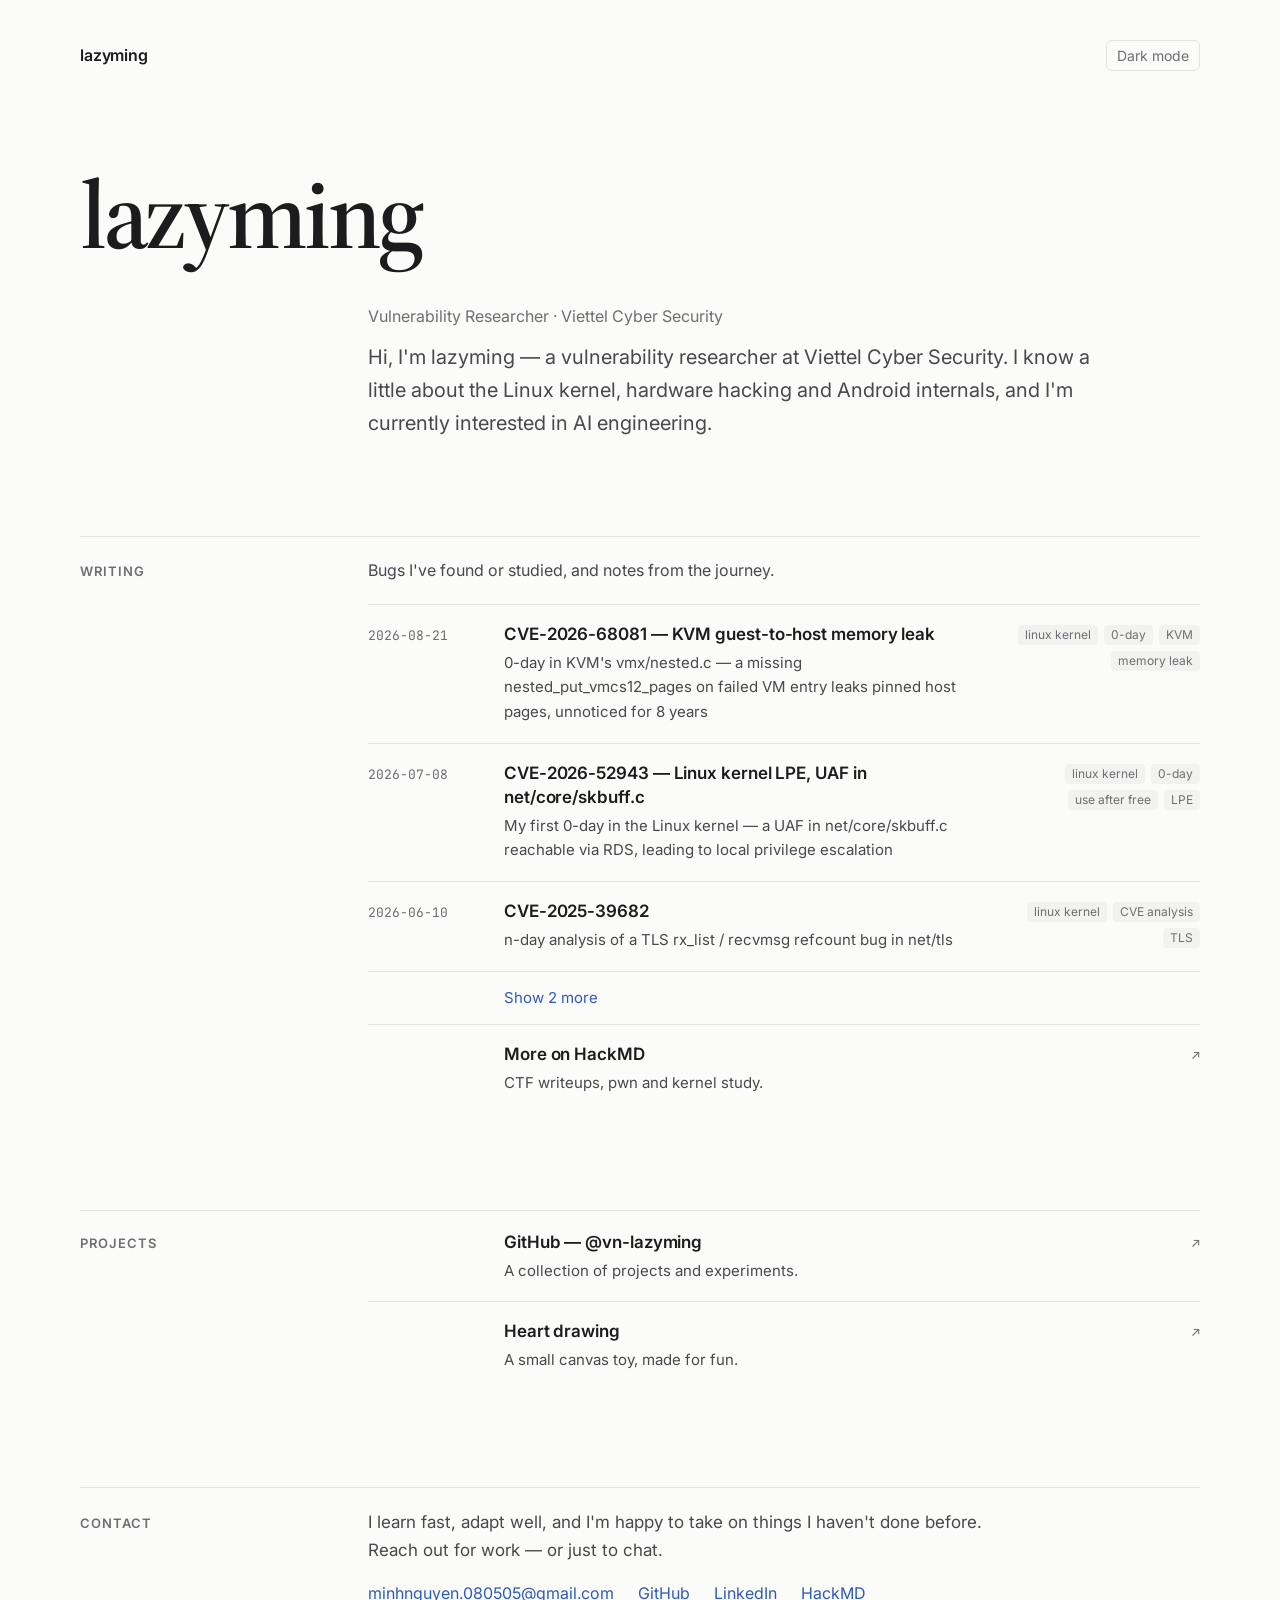
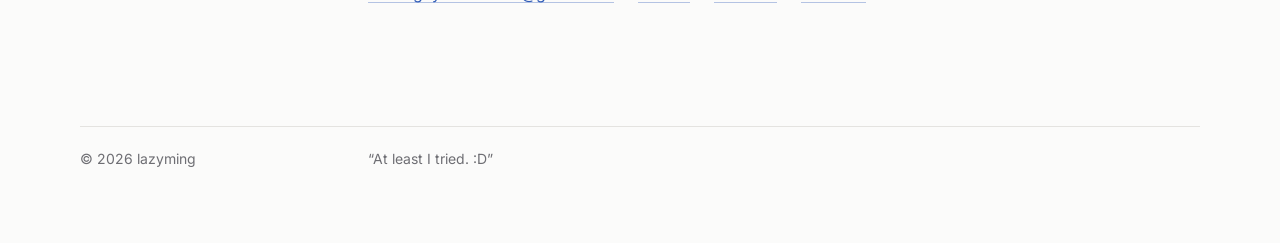
==== commit 98cafc70: "editorial grid layout, post TOC, cleanup Wide screens (>=1024px) get a 12-column grid with hanging s" ====
--- a/index.html
+++ b/index.html
@@ -10,14 +10,7 @@
   <link rel="preconnect" href="https://fonts.gstatic.com" crossorigin />
   <link href="https://fonts.googleapis.com/css2?family=Inter:ital,wght@0,400;0,600;1,400;1,600&family=Source+Serif+4:opsz,wght@8..60,600&family=JetBrains+Mono:wght@400&display=swap" rel="stylesheet" />
   <link rel="stylesheet" href="css/base.css" />
-  <!-- Set theme before paint to avoid flash of wrong theme -->
-  <script>
-    try {
-      if (sessionStorage.getItem('lm_theme') === 'night') {
-        document.documentElement.setAttribute('data-theme', 'night');
-      }
-    } catch (e) {}
-  </script>
+  <script src="js/theme.js"></script>
 </head>
 <body>
 
@@ -33,8 +26,8 @@
       <h1>lazyming</h1>
       <p class="role">Vulnerability Researcher · Viettel Cyber Security</p>
       <p class="lede">
-        Hi, I'm lazyming — a vulnerability researcher at Viettel Cyber Security,
-        know a little bit about Linux kernel, hardware hacking, Android internal, and currenlty interested in AI Engineering.
+        Hi, I'm lazyming — a vulnerability researcher at Viettel Cyber Security.
+        I know a little about the Linux kernel, hardware hacking and Android internals, and I'm currently interested in AI engineering.
       </p>
     </section>
 
@@ -79,15 +72,6 @@
 
 </div>
 
-<script src="js/theme.js"></script>
 <script src="js/blog-list.js"></script>
-<script>
-  Blog.renderPostList({
-    manifest:   'blog/posts/manifest.json',
-    listEl:     '#blogList',
-    linkPrefix: 'blog/post.html?slug=',
-    limit:      3
-  });
-</script>
 </body>
 </html>
--- a/css/base.css
+++ b/css/base.css
@@ -3,7 +3,8 @@
    ========================================================================== */
 *, *::before, *::after { box-sizing: border-box; }
 * { margin: 0; padding: 0; }
-html { scroll-behavior: smooth; -webkit-text-size-adjust: 100%; }
+html { -webkit-text-size-adjust: 100%; }
+@media (prefers-reduced-motion: no-preference) { html { scroll-behavior: smooth; } }
 a { color: inherit; text-decoration: none; }
 h1, h2, h3 { overflow-wrap: anywhere; }
 
@@ -135,33 +136,6 @@
 }
 
 .section-note { color: var(--text-2); margin-bottom: 12px; }
-
-/* Inline prose links */
-.links a {
-  color: var(--accent);
-  text-decoration: underline;
-  text-decoration-color: color-mix(in srgb, var(--accent) 35%, transparent);
-  text-underline-offset: 3px;
-  transition: text-decoration-color 0.15s;
-}
-
-.links a:hover { text-decoration-color: var(--accent); }
-
-/* ==========================================================================
-   Facts (key / value)
-   ========================================================================== */
-.facts {
-  display: grid;
-  grid-template-columns: 120px 1fr;
-  gap: 10px 16px;
-}
-
-.facts dt { color: var(--muted); }
-
-@media (max-width: 480px) {
-  .facts { grid-template-columns: 1fr; gap: 0; }
-  .facts dd + dt { margin-top: 10px; }
-}
 
 /* ==========================================================================
    List items (posts, projects)
@@ -250,6 +224,16 @@
   margin-top: 16px;
 }
 
+.links a {
+  color: var(--accent);
+  text-decoration: underline;
+  text-decoration-color: color-mix(in srgb, var(--accent) 35%, transparent);
+  text-underline-offset: 3px;
+  transition: text-decoration-color 0.15s;
+}
+
+.links a:hover { text-decoration-color: var(--accent); }
+
 /* ==========================================================================
    Footer
    ========================================================================== */
@@ -264,3 +248,102 @@
   font-size: 0.875rem;
   color: var(--muted);
 }
+
+/* ==========================================================================
+   Wide layout (≥ 1024px) — 12-column editorial grid
+   Section labels hang in columns 1–3, content sits in 4–12.
+   Below this width everything above applies unchanged (single column).
+   ========================================================================== */
+@media (min-width: 1024px) {
+  :root {
+    --cols:    repeat(12, minmax(0, 1fr));
+    --gutter:  32px;
+    /* index rows: date | title + description | tags */
+    --date-col: 7rem;
+    --index:   var(--date-col) minmax(0, 1fr) 12rem;
+  }
+
+  .page {
+    max-width: 1200px;
+    padding: 40px 40px 72px;
+  }
+
+  .top { margin-bottom: 96px; }
+
+  /* Hero — name across the width, role + lede on the content columns */
+  .hero {
+    display: grid;
+    grid-template-columns: var(--cols);
+    column-gap: var(--gutter);
+  }
+
+  .hero > * { grid-column: 4 / -1; }
+
+  .hero h1 {
+    grid-column: 1 / -1;
+    font-size: clamp(4.5rem, 7.5vw, 6.75rem);
+    line-height: 1;
+    letter-spacing: -0.035em;
+    margin-bottom: 40px;
+  }
+
+  .hero .role { margin-top: 0; }
+  .hero .lede { font-size: 1.25rem; margin-top: 12px; }
+
+  /* Sections — ruled, with a hanging label */
+  section:not(.hero) {
+    display: grid;
+    grid-template-columns: var(--cols);
+    column-gap: var(--gutter);
+    align-items: baseline;
+    margin-top: 96px;
+    padding-top: 20px;
+    border-top: 1px solid var(--line);
+  }
+
+  section:not(.hero) > * { grid-column: 4 / -1; }
+  section:not(.hero) > h2 { grid-column: 1 / 4; margin-bottom: 0; }
+
+  /* The section rule already separates a list from its label. */
+  section > h2 + .item { border-top: 0; padding-top: 0; }
+
+  .section-note { margin-bottom: 20px; }
+
+  /* Index rows */
+  .item {
+    display: grid;
+    grid-template-columns: var(--index);
+    column-gap: 24px;
+    align-items: baseline;
+    padding: 18px 0;
+  }
+
+  .item-head { display: contents; }
+
+  .item time  { grid-column: 1; grid-row: 1; }
+  .item h3    { grid-column: 2; grid-row: 1; }
+  .item p     { grid-column: 2; grid-row: 2; }
+  .item .ext  { grid-column: 3; grid-row: 1; justify-self: end; }
+
+  .item .tags {
+    grid-column: 3;
+    grid-row: 1 / span 2;
+    align-self: start;
+    justify-content: flex-end;
+    margin-top: 2px;
+  }
+
+  .show-more { padding-left: calc(var(--date-col) + 24px); } /* 24px = .item column-gap */
+
+  #contact p { font-size: 1.0625rem; }
+
+  footer {
+    display: grid;
+    grid-template-columns: var(--cols);
+    column-gap: var(--gutter);
+    margin-top: 120px;
+  }
+
+  footer > :first-child { grid-column: 1 / 4; }
+  footer > :last-child  { grid-column: 4 / -1; }
+}
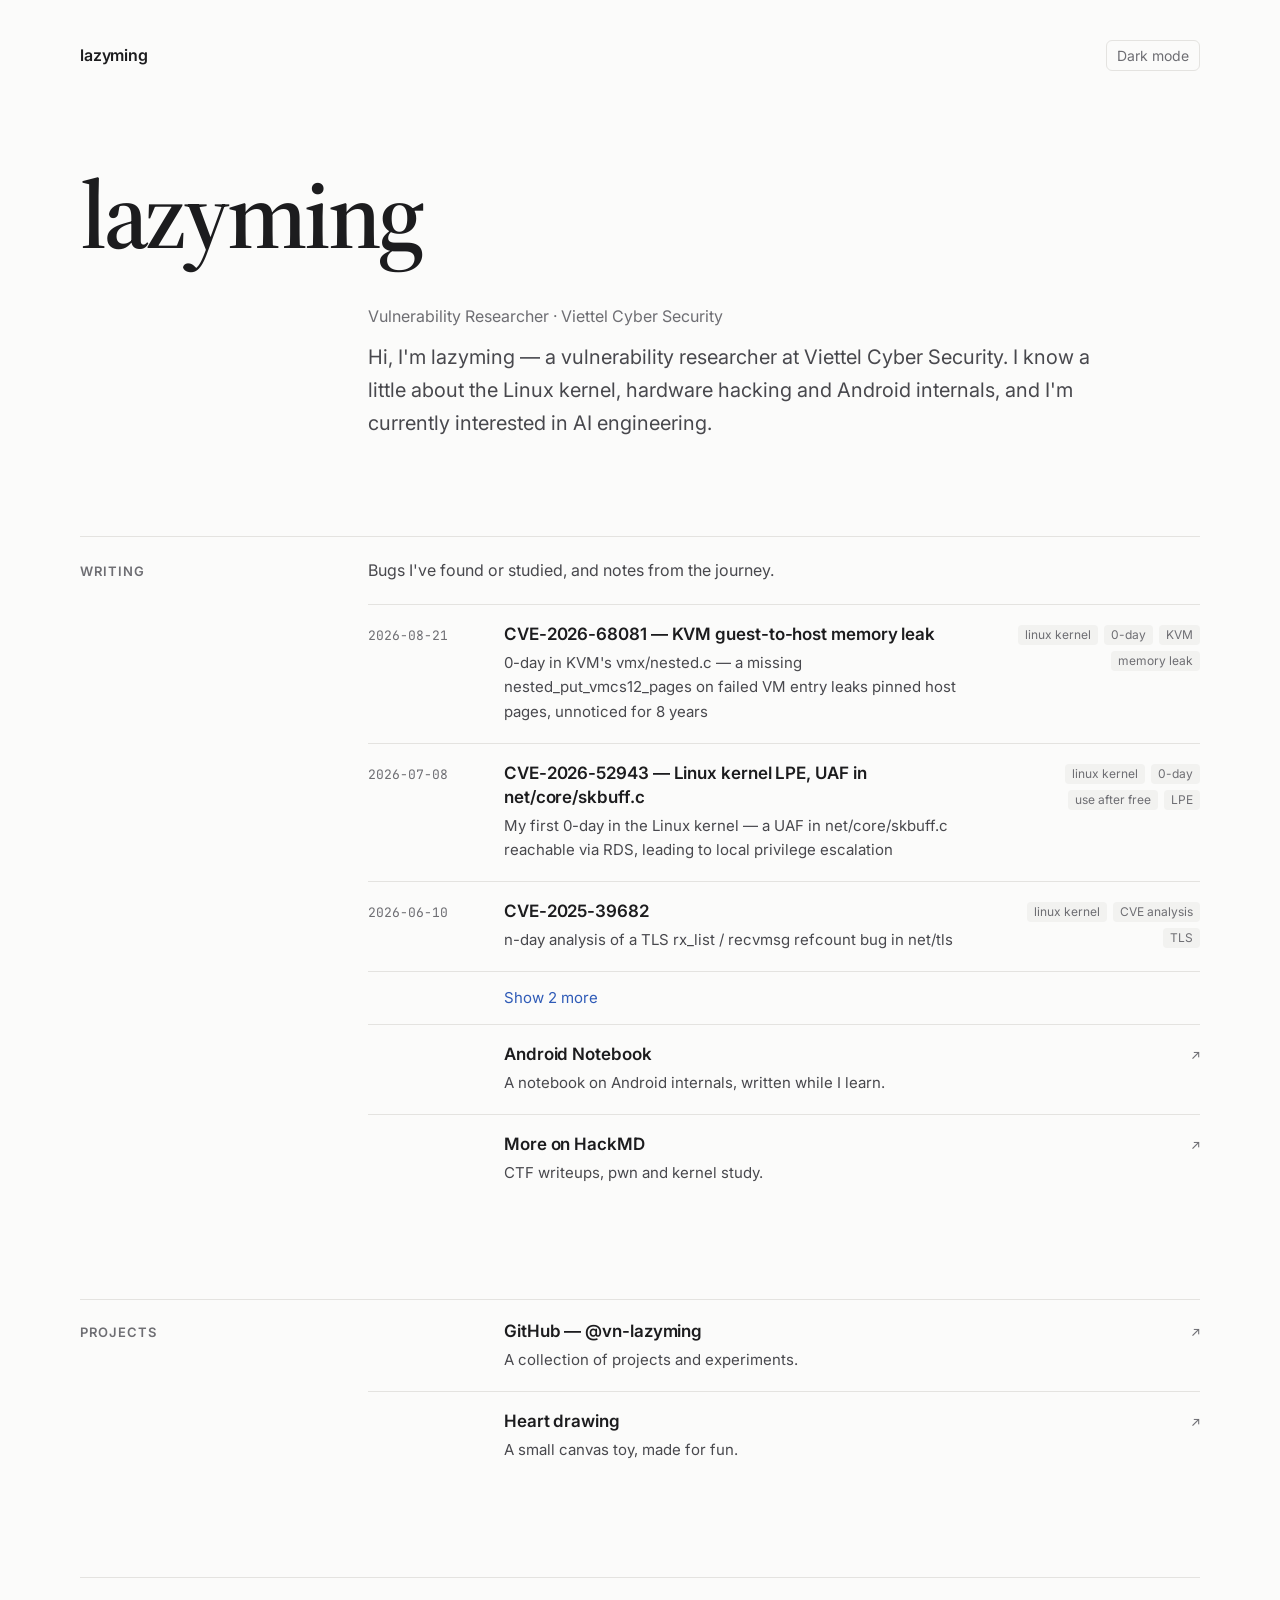
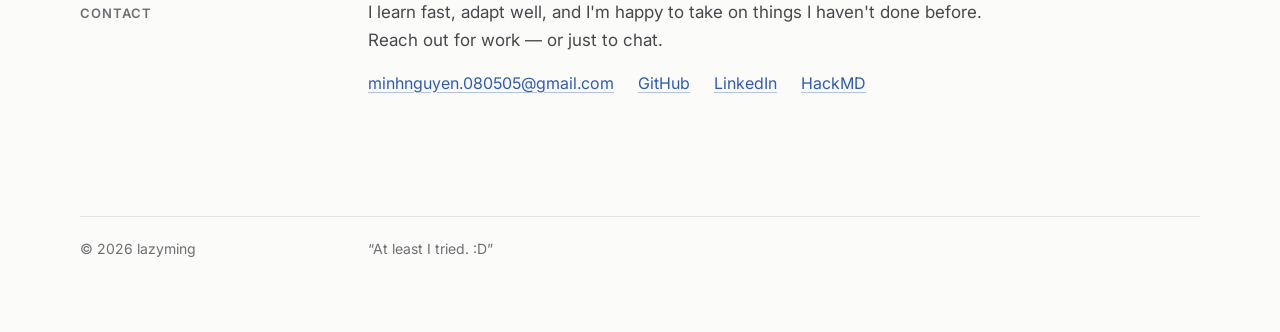
==== commit ba1cda58: "add Android Notebook to writing Co-Authored-By: Claude Opus 5.5 <noreply@anthropic.com>" ====
--- a/index.html
+++ b/index.html
@@ -35,6 +35,10 @@
       <h2>Writing</h2>
       <p class="section-note">Bugs I've found or studied, and notes from the journey.</p>
       <div id="blogList"></div>
+      <a class="item" href="https://vn-lazyming.github.io/android-notebook/" target="_blank" rel="noopener noreferrer">
+        <div class="item-head"><h3>Android Notebook</h3><span class="ext" aria-hidden="true">↗</span></div>
+        <p>A notebook on Android internals, written while I learn.</p>
+      </a>
       <a class="item" href="https://hackmd.io/@mlc0cVjxSwqv0OoxsUYccw" target="_blank" rel="noopener noreferrer">
         <div class="item-head"><h3>More on HackMD</h3><span class="ext" aria-hidden="true">↗</span></div>
         <p>CTF writeups, pwn and kernel study.</p>
--- a/css/base.css
+++ b/css/base.css
@@ -166,6 +166,7 @@
 
 .item time,
 .item .ext {
+  margin-left: auto;
   font-family: var(--mono);
   font-size: 0.8125rem;
   color: var(--muted);
@@ -320,7 +321,7 @@
 
   .item-head { display: contents; }
 
-  .item time  { grid-column: 1; grid-row: 1; }
+  .item time  { grid-column: 1; grid-row: 1; margin-left: 0; }
   .item h3    { grid-column: 2; grid-row: 1; }
   .item p     { grid-column: 2; grid-row: 2; }
   .item .ext  { grid-column: 3; grid-row: 1; justify-self: end; }
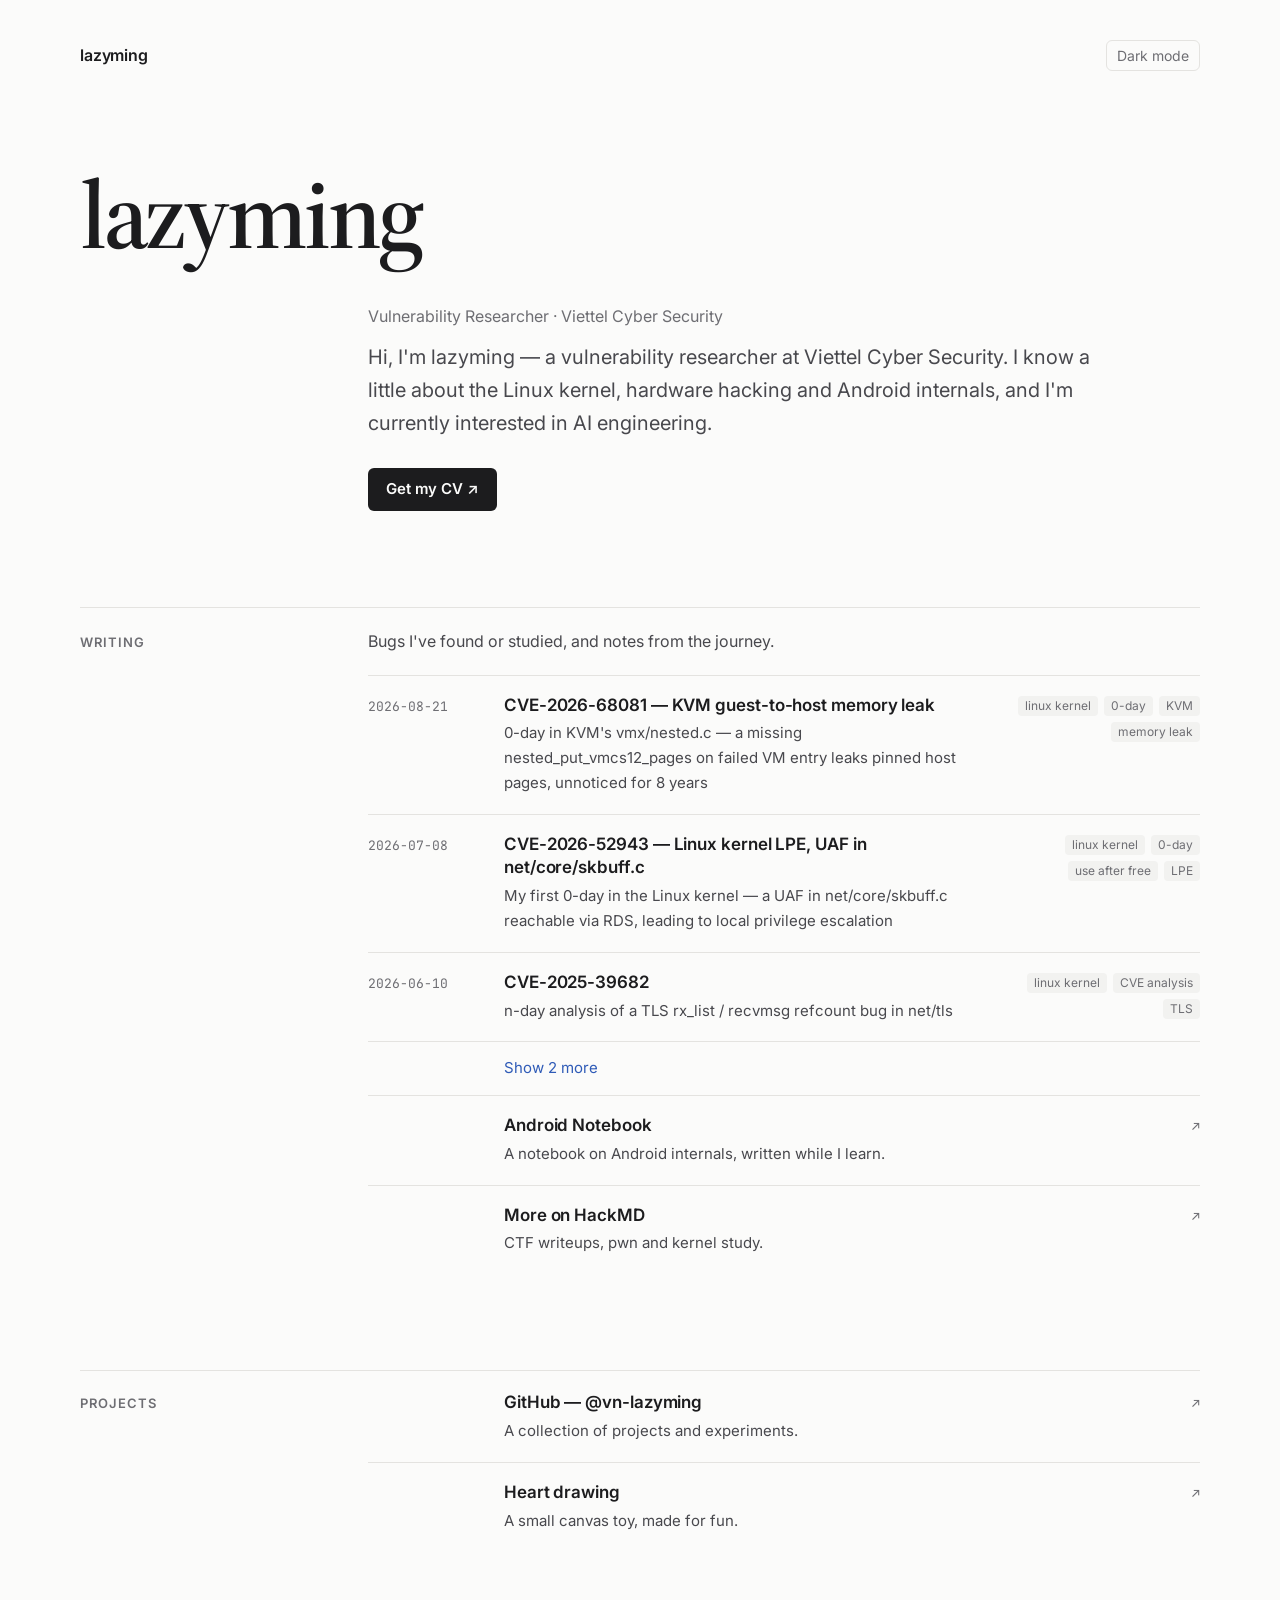
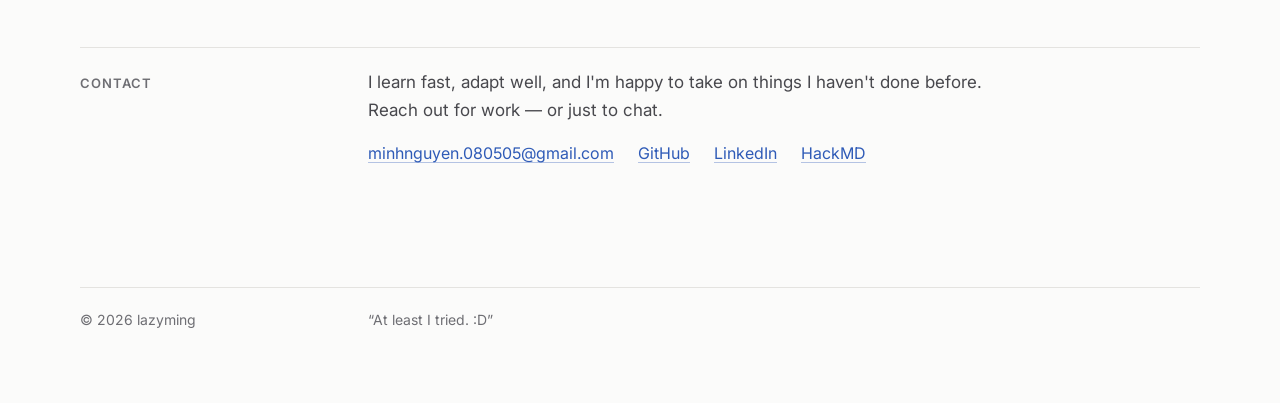
==== commit 3896e21a: "add Get my CV button cv.pdf is a copy of resume.pdf from the private cv repo.  Co-Authored-By: Claud" ====
--- a/index.html
+++ b/index.html
@@ -29,6 +29,7 @@
         Hi, I'm lazyming — a vulnerability researcher at Viettel Cyber Security.
         I know a little about the Linux kernel, hardware hacking and Android internals, and I'm currently interested in AI engineering.
       </p>
+      <p class="cta"><a class="btn" href="cv.pdf" target="_blank" rel="noopener">Get my CV <span aria-hidden="true">↗</span></a></p>
     </section>
 
     <section id="writing">
--- a/css/base.css
+++ b/css/base.css
@@ -119,6 +119,21 @@
   max-width: 58ch;
   margin-top: 24px;
 }
+
+.hero .cta { margin-top: 28px; }
+
+.btn {
+  display: inline-block;
+  font-size: 0.9375rem;
+  font-weight: 600;
+  color: var(--bg);
+  background: var(--text);
+  border-radius: 6px;
+  padding: 9px 18px;
+  transition: background-color 0.15s;
+}
+
+.btn:hover { background: var(--accent); }
 
 /* ==========================================================================
    Sections
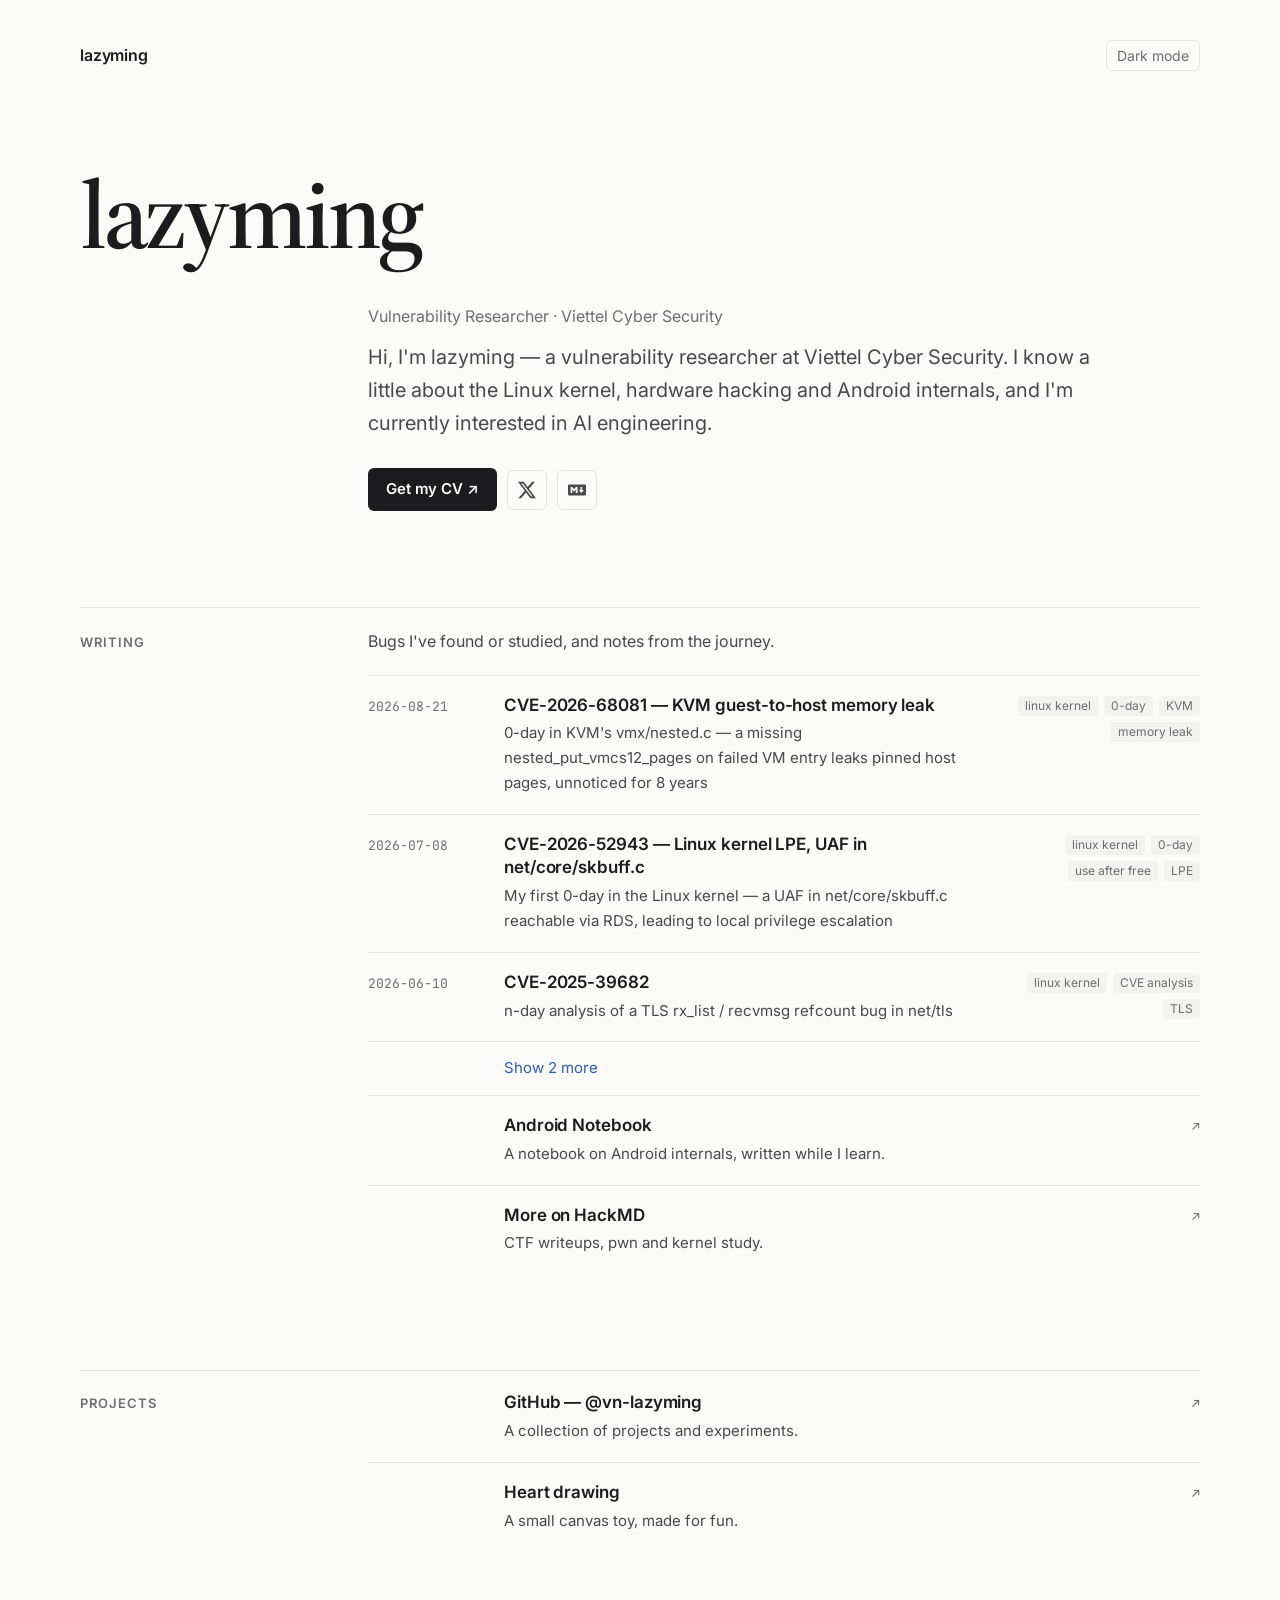
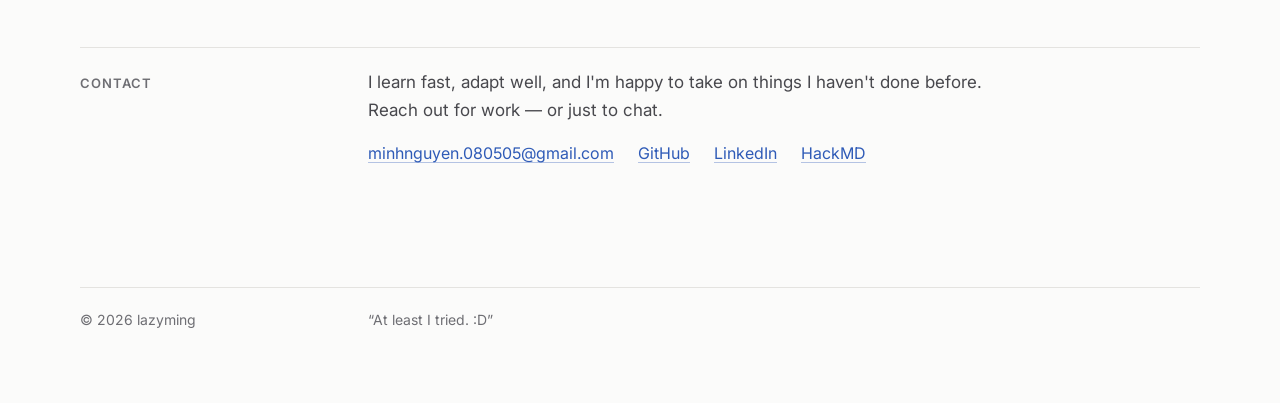
==== commit 6873af33: "add X and HackMD icon links to hero Co-Authored-By: Claude Opus 5.5 <noreply@anthropic.com>" ====
--- a/index.html
+++ b/index.html
@@ -29,7 +29,11 @@
         Hi, I'm lazyming — a vulnerability researcher at Viettel Cyber Security.
         I know a little about the Linux kernel, hardware hacking and Android internals, and I'm currently interested in AI engineering.
       </p>
-      <p class="cta"><a class="btn" href="cv.pdf" target="_blank" rel="noopener">Get my CV <span aria-hidden="true">↗</span></a></p>
+      <p class="cta">
+        <a class="btn" href="cv.pdf" target="_blank" rel="noopener">Get my CV <span aria-hidden="true">↗</span></a>
+        <a class="icon-btn" href="https://x.com/vn_lazyming" target="_blank" rel="noopener noreferrer" aria-label="X" title="X"><svg viewBox="0 0 24 24" aria-hidden="true"><path d="M18.901 1.153h3.68l-8.04 9.19L24 22.846h-7.406l-5.8-7.584-6.638 7.584H.474l8.6-9.83L0 1.154h7.594l5.243 6.932ZM17.61 20.644h2.039L6.486 3.24H4.298Z"/></svg></a>
+        <a class="icon-btn" href="https://hackmd.io/@mlc0cVjxSwqv0OoxsUYccw" target="_blank" rel="noopener noreferrer" aria-label="HackMD" title="HackMD"><svg viewBox="0 0 24 24" aria-hidden="true"><path d="M22.27 19.385H1.73A1.73 1.73 0 010 17.655V6.345a1.73 1.73 0 011.73-1.73h20.54A1.73 1.73 0 0124 6.345v11.308a1.73 1.73 0 01-1.73 1.731zM5.769 15.923v-4.5l2.308 2.885 2.307-2.885v4.5h2.308V8.078h-2.308l-2.307 2.885-2.308-2.885H3.46v7.847zM21.232 12h-2.309V8.077h-2.307V12h-2.308l3.461 4.039z"/></svg></a>
+      </p>
     </section>
 
     <section id="writing">
--- a/css/base.css
+++ b/css/base.css
@@ -120,7 +120,13 @@
   margin-top: 24px;
 }
 
-.hero .cta { margin-top: 28px; }
+.hero .cta {
+  display: flex;
+  flex-wrap: wrap;
+  align-items: center;
+  gap: 10px;
+  margin-top: 28px;
+}
 
 .btn {
   display: inline-block;
@@ -134,6 +140,20 @@
 }
 
 .btn:hover { background: var(--accent); }
+
+.icon-btn {
+  display: inline-grid;
+  place-items: center;
+  width: 40px;
+  height: 40px;
+  color: var(--text-2);
+  border: 1px solid var(--line);
+  border-radius: 6px;
+  transition: color 0.15s, border-color 0.15s;
+}
+
+.icon-btn svg { width: 18px; height: 18px; fill: currentColor; }
+.icon-btn:hover { color: var(--accent); border-color: var(--accent); }
 
 /* ==========================================================================
    Sections
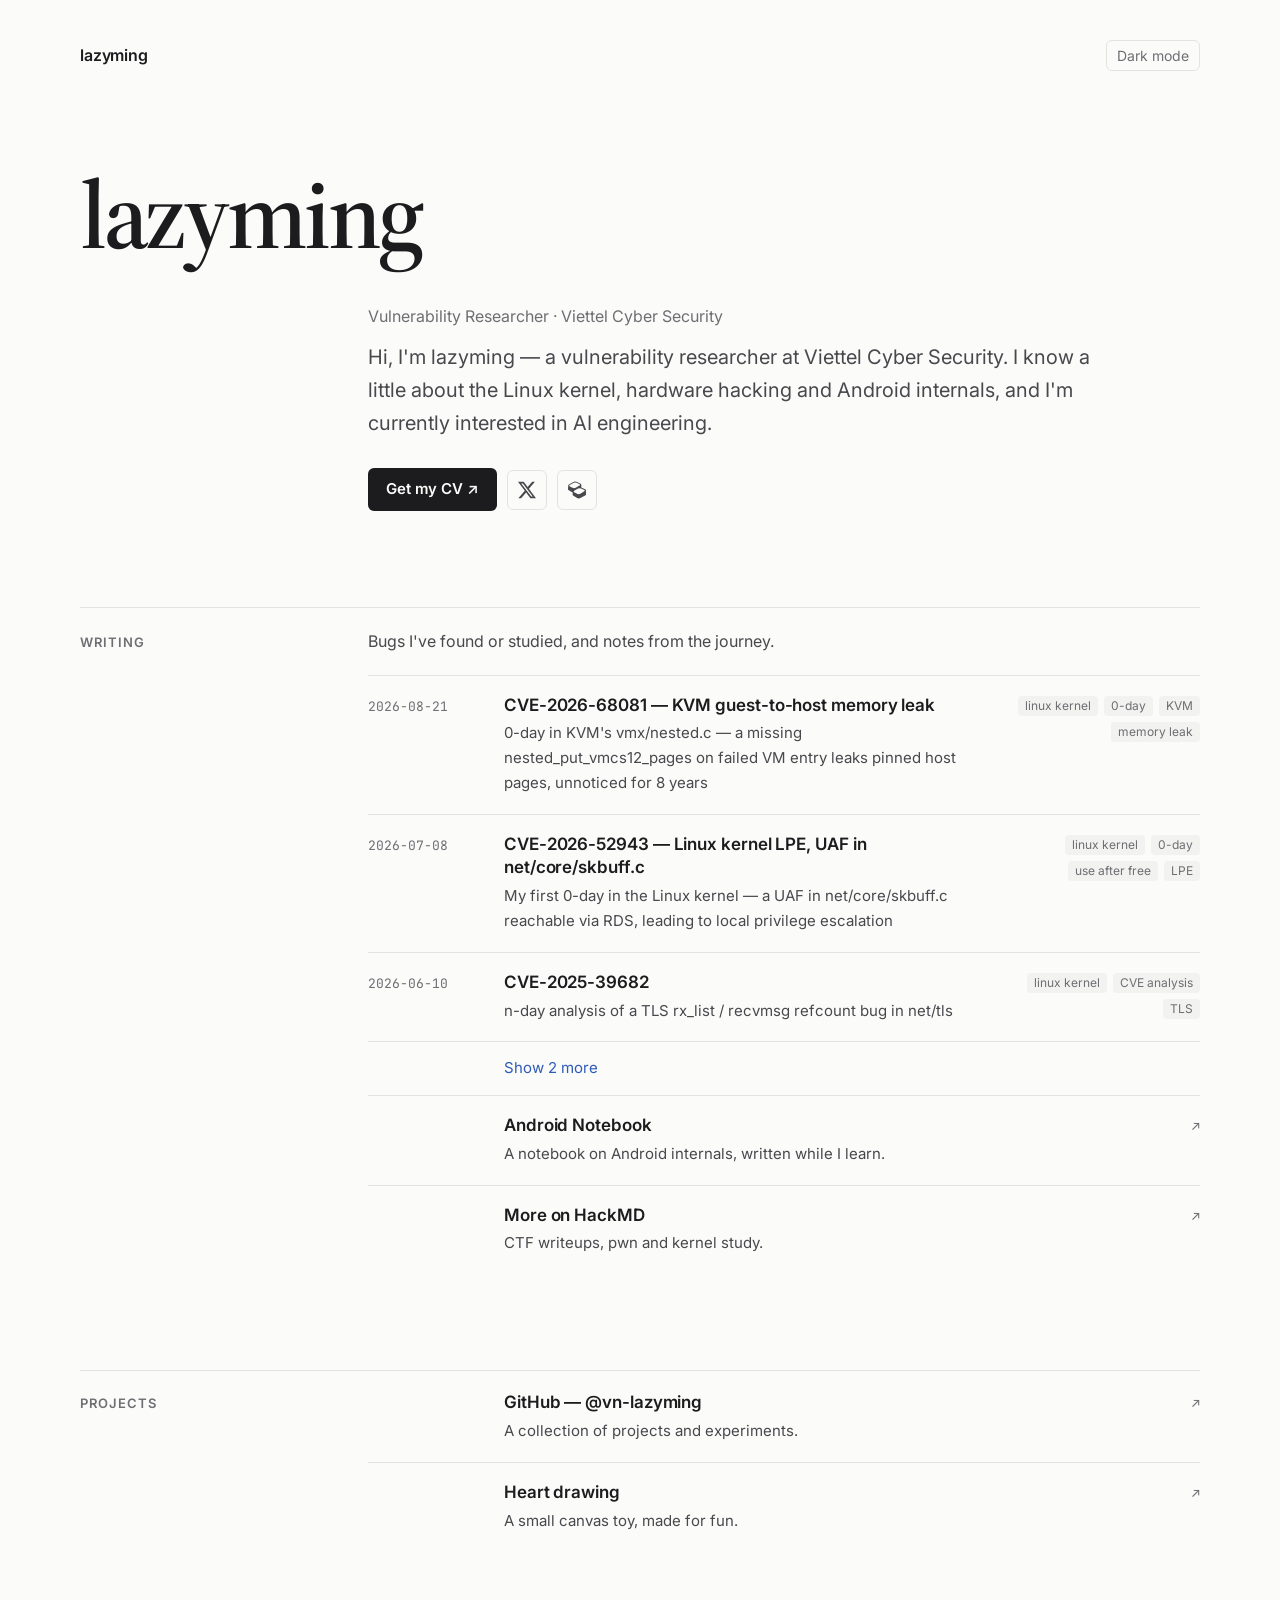
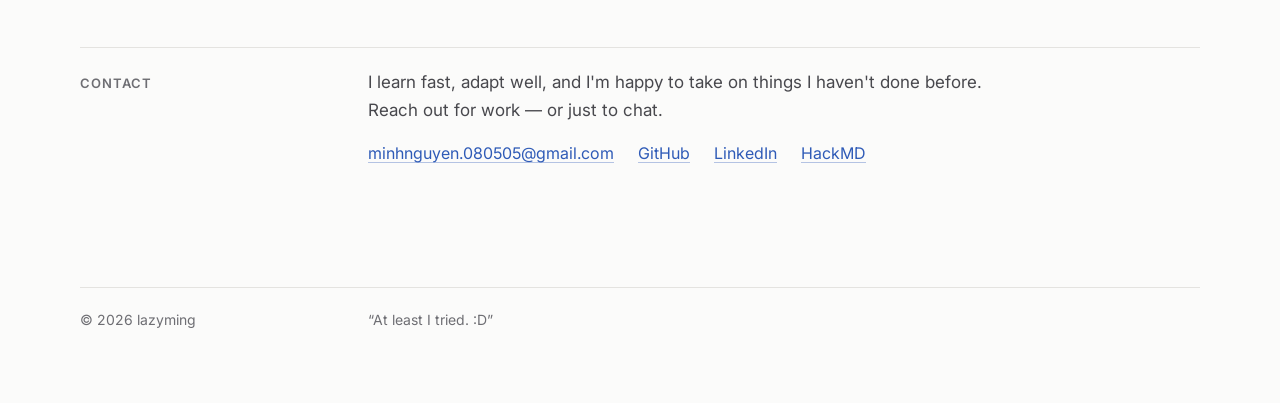
==== commit 10d515b5: "use the real HackMD logo (Simple Icons, CC0) Co-Authored-By: Claude Opus 5.5 <noreply@anthropic.com>" ====
--- a/index.html
+++ b/index.html
@@ -32,7 +32,7 @@
       <p class="cta">
         <a class="btn" href="cv.pdf" target="_blank" rel="noopener">Get my CV <span aria-hidden="true">↗</span></a>
         <a class="icon-btn" href="https://x.com/vn_lazyming" target="_blank" rel="noopener noreferrer" aria-label="X" title="X"><svg viewBox="0 0 24 24" aria-hidden="true"><path d="M18.901 1.153h3.68l-8.04 9.19L24 22.846h-7.406l-5.8-7.584-6.638 7.584H.474l8.6-9.83L0 1.154h7.594l5.243 6.932ZM17.61 20.644h2.039L6.486 3.24H4.298Z"/></svg></a>
-        <a class="icon-btn" href="https://hackmd.io/@mlc0cVjxSwqv0OoxsUYccw" target="_blank" rel="noopener noreferrer" aria-label="HackMD" title="HackMD"><svg viewBox="0 0 24 24" aria-hidden="true"><path d="M22.27 19.385H1.73A1.73 1.73 0 010 17.655V6.345a1.73 1.73 0 011.73-1.73h20.54A1.73 1.73 0 0124 6.345v11.308a1.73 1.73 0 01-1.73 1.731zM5.769 15.923v-4.5l2.308 2.885 2.307-2.885v4.5h2.308V8.078h-2.308l-2.307 2.885-2.308-2.885H3.46v7.847zM21.232 12h-2.309V8.077h-2.307V12h-2.308l3.461 4.039z"/></svg></a>
+        <a class="icon-btn" href="https://hackmd.io/@mlc0cVjxSwqv0OoxsUYccw" target="_blank" rel="noopener noreferrer" aria-label="HackMD" title="HackMD"><svg viewBox="0 0 24 24" aria-hidden="true"><path d="M23.93 12.987c.006-.954-.289-1.489-1.035-1.86l-4.559-2.275q-.271-.135-.551-.239l-.03-3.085c-.02-.907-.293-1.485-1.039-1.857l-4.56-2.274a5.49 5.49 0 0 0-5.025.06l-5.86 3.1c-.648.343-.983.98-.998 1.626l-.272 4.67c-.012.441.157.914.576 1.166l4.878 2.924q.436.26.9.434l-.149 2.95c-.018.468.13.895.55 1.147l4.878 2.924a5.49 5.49 0 0 0 5.583.044l6.213-3.593c.43-.248.57-.68.57-1.152l-.071-4.71zM6.21 9.07c-1.035-.478-3.854-1.977-4.07-2.098c-.487-.273-.51-.562-.484-.91a.96.96 0 0 1 .531-.793l5.579-2.838a4.26 4.26 0 0 1 3.819-.01c.994.496 2.984 1.488 3.978 1.986l.01.005a.96.96 0 0 1 .513 1.036a.92.92 0 0 1-.495.678c-.077.042-4.35 2.346-5.202 2.804a4.670 4.670 0 0 1-4.178.14zm16.038 3.965c-.042.29-.204.567-.492.738l-5.313 3.159a4.34 4.34 0 0 1-4.31.076L8.235 14.87c-.708-.388-.712-1.418-.008-1.813l5.275-2.947a4.34 4.34 0 0 1 3.967-.14l4.201 1.976c.359.17.556.503.585.85q.01.12-.007.24z"/></svg></a>
       </p>
     </section>
 
